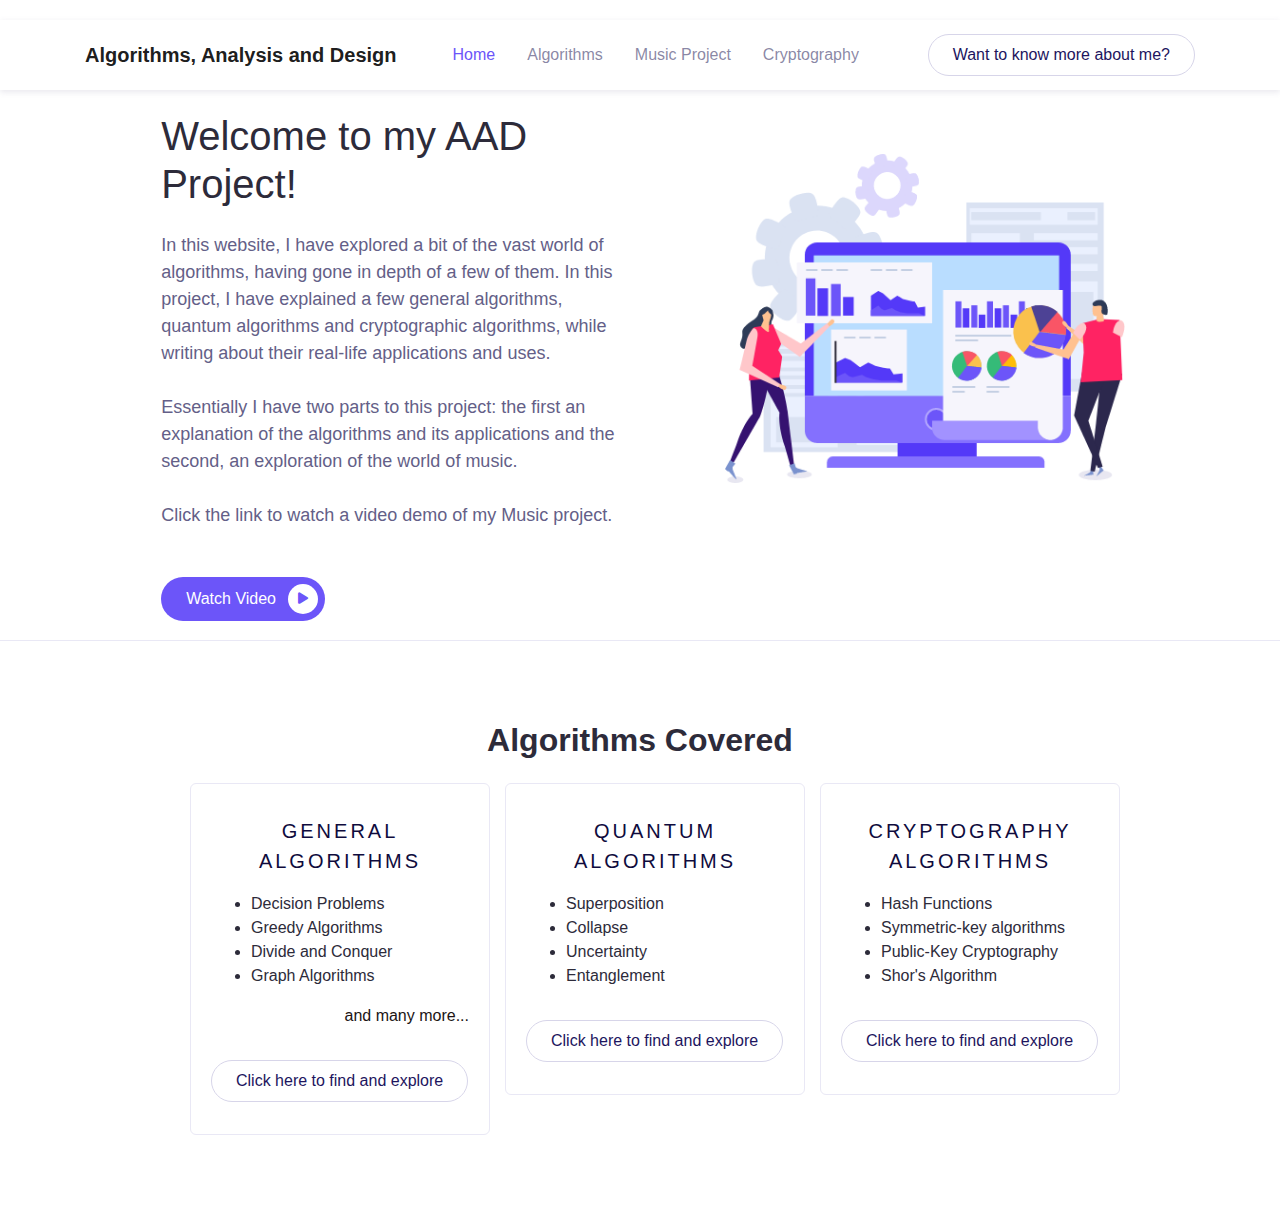
==== index.html @ b4ba5f93 "Restructured" ====
<!DOCTYPE html>
<html lang="en">
<head>
  <meta charset="UTF-8">
  <meta name="viewport" content="width=device-width, initial-scale=1.0">

  <meta http-equiv="X-UA-Compatible" content="IE=edge">

  <title>Algorithms, Analysis and Design</title>

  <link rel="stylesheet" href="assets/vendor/animate/animate.css">

  <link rel="stylesheet" href="assets/css/bootstrap.css">

  <link rel="stylesheet" href="assets/css/maicons.css">

  <link rel="stylesheet" href="assets/vendor/owl-carousel/css/owl.carousel.css">

  <link rel="stylesheet" href="assets/css/theme.css">

</head>
<body>

  <!-- Back to top button -->
  <div class="back-to-top"></div>

  <header>
    <nav class="navbar navbar-expand-lg navbar-light navbar-float">
      <div class="container">
        <a href="index.html" class="navbar-brand">Algorithms, Analysis and Design</a>

        <button class="navbar-toggler" data-toggle="collapse" data-target="#navbarContent" aria-controls="navbarContent" aria-expanded="false" aria-label="Toggle navigation">
          <span class="navbar-toggler-icon"></span>
        </button>

        <div class="navbar-collapse collapse" id="navbarContent">
          <ul class="navbar-nav ml-lg-4 pt-3 pt-lg-0">
            <li class="nav-item active">
              <a href="index.html" class="nav-link">Home</a>
            </li>
            <li class="nav-item">
              <a href="html/Algorithms.html" class="nav-link">Algorithms</a>
            </li>
            <li class="nav-item">
              <a href="html/Music.html" class="nav-link">Music Project</a>
            </li>
            <li class="nav-item">
              <a href="html/Crypto.html" class="nav-link">Cryptography</a>
            </li>
          </ul>

          <div class="ml-auto">
            <a href="https://srijan-chak012.github.io/Website/" class="btn btn-outline rounded-pill">Want to know more about me?</a>
          </div>
        </div>
      </div>
    </nav>

    <div class="page-banner home-banner">
      <div class="container h-150">
        <div class="row align-items-center h-150">
          <div class="col-lg-6 py-3 wow fadeInUp">
            <br><br><br><br>
            <h1 class="mb-4">Welcome to my AAD Project!</h1>
            <p class="text-lg mb-5">In this website, I have explored a bit of the vast world of algorithms, having gone in depth of a few of them. In this project, I have explained a few general algorithms, quantum algorithms and cryptographic algorithms, while writing about their real-life 
              applications and uses. <br><br>Essentially I have two parts to this project: the first an explanation of the algorithms and its applications and the second, an exploration of the world of music.<br><br>
              Click the link to watch a video demo of my Music project.
            </p>
            <a href="#" class="btn btn-primary btn-split">Watch Video <div class="fab"><span class="mai-play"></span></div></a>
          </div>
          <div class="col-lg-6 py-3 wow zoomIn">
            <div class="img-place">
              <img src="assets/img/bg_image_1.png" alt="">
            </div>
          </div>
        </div>
      </div>
    </div>
  </header>

  <main>
    <br> 
    
  
    <div class="page-section border-top">
      <div class="container">
        <div class="text-center wow fadeInUp">
          <h2 class="title-section">Algorithms Covered</h2>
        </div>
  
        <div class="row justify-content-center">
          <div class="col-12 col-lg-auto py-3 wow fadeInLeft">
            <div class="card-pricing">
              <div class="header">
                <div class="price-title">General Algorithms</div>
              </div>
              <div class="body py-3">
                <div class="price-info">
                  <ul style="list-style-type:disc; justify-items: left;">
                    <li>Decision Problems</li>
                    <li>Greedy Algorithms</li>
                    <li>Divide and Conquer</li>
                    <li>Graph Algorithms</li>
                  </ul>
                  <p style="text-align: right; font-size:medium;">and many more...</p>
                </div>
              </div>
              <div class="footer">
                <a href="Algorithms.html" class="btn btn-outline rounded-pill">Click here to find and explore</a>
              </div>
            </div>
          </div>
          
          <div class="row justify-content-center">
            <div class="col-12 col-lg-auto py-3 wow fadeInLeft">
              <div class="card-pricing">
                <div class="header">
                  <div class="price-title">Quantum Algorithms</div>
                </div>
                <div class="body py-3">
                  <div class="price-info">
                    <ul style="list-style-type:disc; justify-items: left;">
                      <li>Superposition</li>
                      <li>Collapse</li>
                      <li>Uncertainty</li>
                      <li>Entanglement</li>
                    </ul>
                    <!-- <p style="text-align: right; font-size:medium;">and much more...</p> -->
                  </div>
                </div>
                <div class="footer">
                  <a href="Algorithms.html" class="btn btn-outline rounded-pill">Click here to find and explore</a>
                </div>
              </div>
            </div>

            <div class="row justify-content-center">
              <div class="col-12 col-lg-auto py-3 wow fadeInLeft">
                <div class="card-pricing">
                  <div class="header">
                    <div class="price-title">Cryptography Algorithms</div>
                  </div>
                  <div class="body py-3">
                    <div class="price-info">
                      <ul style="list-style-type:disc; justify-items: left;">
                        <li>Hash Functions</li>
                        <li>Symmetric-key algorithms</li>
                        <li>Public-Key Cryptography</li>
                        <li>Shor's Algorithm</li>
                      </ul>
                      <!-- <p style="text-align: right; font-size:medium;">and many more...</p> -->
                    </div>
                  </div>
                  <div class="footer">
                    <a href="Crypto.html" class="btn btn-outline rounded-pill">Click here to find and explore</a>
                  </div>
                </div>
              </div>
        </div>
      </div> <!-- .container -->
    </div> <!-- .page-section -->    
  </main>

  <script src="assets/js/jquery-3.5.1.min.js"></script>

  <script src="assets/js/bootstrap.bundle.min.js"></script>

  <script src="assets/vendor/wow/wow.min.js"></script>

  <script src="assets/vendor/owl-carousel/js/owl.carousel.min.js"></script>

  <script src="assets/vendor/waypoints/jquery.waypoints.min.js"></script>

  <script src="assets/vendor/animateNumber/jquery.animateNumber.min.js"></script>

  <script src="assets/js/google-maps.js"></script>

  <script src="assets/js/theme.js"></script>


</body>
</html>
---- assets/css/maicons.css ----
@font-face {
  font-family: 'maicons';
  src:  url('../fonts/maicons.eot?c9nlkl');
  src:  url('../fonts/maicons.eot?c9nlkl#iefix') format('embedded-opentype'),
    url('../fonts/maicons.ttf?c9nlkl') format('truetype'),
    url('../fonts/maicons.woff?c9nlkl') format('woff'),
    url('../fonts/maicons.svg?c9nlkl#maicons') format('svg');
  font-weight: normal;
  font-style: normal;
  font-display: block;
}

[class^="mai-"], [class*=" mai-"] {
  /* use !important to prevent issues with browser extensions that change fonts */
  font-family: 'maicons' !important;
  speak: none;
  font-style: normal;
  font-weight: normal;
  font-variant: normal;
  text-transform: none;
  line-height: 1;

  /* Better Font Rendering =========== */
  -webkit-font-smoothing: antialiased;
  -moz-osx-font-smoothing: grayscale;
}

.mai-add:before {
  content: "\e900";
}
.mai-add-circle:before {
  content: "\e901";
}
.mai-add-circle-outline:before {
  content: "\e902";
}
.mai-airplane:before {
  content: "\e903";
}
.mai-airplane-outline:before {
  content: "\e904";
}
.mai-alarm:before {
  content: "\e905";
}
.mai-alarm-outline:before {
  content: "\e906";
}
.mai-albums:before {
  content: "\e907";
}
.mai-albums-outline:before {
  content: "\e908";
}
.mai-alert:before {
  content: "\e909";
}
.mai-alert-circle:before {
  content: "\e90a";
}
.mai-alert-circle-outline:before {
  content: "\e90b";
}
.mai-analytics:before {
  content: "\e90c";
}
.mai-analytics-outline:before {
  content: "\e90d";
}
.mai-aperture:before {
  content: "\e90e";
}
.mai-aperture-outline:before {
  content: "\e90f";
}
.mai-apps:before {
  content: "\e910";
}
.mai-apps-outline:before {
  content: "\e911";
}
.mai-archive:before {
  content: "\e912";
}
.mai-archive-outline:before {
  content: "\e913";
}
.mai-arrow-back:before {
  content: "\e914";
}
.mai-arrow-back-circle:before {
  content: "\e915";
}
.mai-arrow-back-circle-outline:before {
  content: "\e916";
}
.mai-arrow-down:before {
  content: "\e917";
}
.mai-arrow-down-circle:before {
  content: "\e918";
}
.mai-arrow-down-circle-outline:before {
  content: "\e919";
}
.mai-arrow-forward:before {
  content: "\e91a";
}
.mai-arrow-forward-circle:before {
  content: "\e91b";
}
.mai-arrow-forward-circle-outline:before {
  content: "\e91c";
}
.mai-arrow-redo:before {
  content: "\e91d";
}
.mai-arrow-redo-circle:before {
  content: "\e91e";
}
.mai-arrow-redo-circle-outline:before {
  content: "\e91f";
}
.mai-arrow-redo-outline:before {
  content: "\e920";
}
.mai-arrow-undo:before {
  content: "\e921";
}
.mai-arrow-undo-circle:before {
  content: "\e922";
}
.mai-arrow-undo-circle-outline:before {
  content: "\e923";
}
.mai-arrow-undo-outline:before {
  content: "\e924";
}
.mai-arrow-up:before {
  content: "\e925";
}
.mai-arrow-up-circle:before {
  content: "\e926";
}
.mai-arrow-up-circle-outline:before {
  content: "\e927";
}
.mai-at:before {
  content: "\e928";
}
.mai-at-circle:before {
  content: "\e929";
}
.mai-at-circle-outline:before {
  content: "\e92a";
}
.mai-attach:before {
  content: "\e92b";
}
.mai-attach-outline:before {
  content: "\e92c";
}
.mai-backspace:before {
  content: "\e92d";
}
.mai-backspace-outline:before {
  content: "\e92e";
}
.mai-bandage:before {
  content: "\e92f";
}
.mai-bandage-outline:before {
  content: "\e930";
}
.mai-bar-chart:before {
  content: "\e932";
}
.mai-bar-chart-outline:before {
  content: "\e933";
}
.mai-barbell:before {
  content: "\e931";
}
.mai-barcode:before {
  content: "\e934";
}
.mai-barcode-outline:before {
  content: "\e935";
}
.mai-baseball:before {
  content: "\e936";
}
.mai-baseball-outline:before {
  content: "\e937";
}
.mai-basket:before {
  content: "\e938";
}
.mai-basket-outline:before {
  content: "\e93b";
}
.mai-basketball:before {
  content: "\e939";
}
.mai-basketball-outline:before {
  content: "\e93a";
}
.mai-battery-charging:before {
  content: "\e93c";
}
.mai-battery-dead:before {
  content: "\e93d";
}
.mai-battery-full:before {
  content: "\e93e";
}
.mai-battery-half:before {
  content: "\e93f";
}
.mai-beaker:before {
  content: "\e940";
}
.mai-beaker-outline:before {
  content: "\e941";
}
.mai-bed:before {
  content: "\e942";
}
.mai-bed-outline:before {
  content: "\e943";
}
.mai-beer:before {
  content: "\e944";
}
.mai-beer-outline:before {
  content: "\e945";
}
.mai-bicycle:before {
  content: "\e946";
}
.mai-bluetooth:before {
  content: "\e947";
}
.mai-boat:before {
  content: "\e948";
}
.mai-boat-outline:before {
  content: "\e949";
}
.mai-body:before {
  content: "\e94a";
}
.mai-body-outline:before {
  content: "\e94b";
}
.mai-bonfire:before {
  content: "\e94c";
}
.mai-bonfire-outline:before {
  content: "\e94d";
}
.mai-book:before {
  content: "\e94e";
}
.mai-book-outline:before {
  content: "\e953";
}
.mai-bookmark:before {
  content: "\e94f";
}
.mai-bookmark-outline:before {
  content: "\e950";
}
.mai-bookmarks:before {
  content: "\e951";
}
.mai-bookmarks-outline:before {
  content: "\e952";
}
.mai-briefcase:before {
  content: "\e954";
}
.mai-briefcase-outline:before {
  content: "\e955";
}
.mai-browsers:before {
  content: "\e956";
}
.mai-browsers-outline:before {
  content: "\e957";
}
.mai-brush:before {
  content: "\e958";
}
.mai-brush-outline:before {
  content: "\e959";
}
.mai-bug:before {
  content: "\e95a";
}
.mai-bug-outline:before {
  content: "\e95b";
}
.mai-build:before {
  content: "\e95c";
}
.mai-build-outline:before {
  content: "\e95d";
}
.mai-bulb:before {
  content: "\e95e";
}
.mai-bulb-outline:before {
  content: "\e95f";
}
.mai-bus:before {
  content: "\e960";
}
.mai-bus-outline:before {
  content: "\e963";
}
.mai-business:before {
  content: "\e961";
}
.mai-business-outline:before {
  content: "\e962";
}
.mai-cafe:before {
  content: "\e964";
}
.mai-cafe-outline:before {
  content: "\e965";
}
.mai-calculator:before {
  content: "\e966";
}
.mai-calculator-outline:before {
  content: "\e967";
}
.mai-calendar:before {
  content: "\e968";
}
.mai-calendar-outline:before {
  content: "\e969";
}
.mai-call:before {
  content: "\e96a";
}
.mai-call-outline:before {
  content: "\e96b";
}
.mai-camera:before {
  content: "\e96c";
}
.mai-camera-outline:before {
  content: "\e96d";
}
.mai-camera-reverse:before {
  content: "\e96e";
}
.mai-camera-reverse-outline:before {
  content: "\e96f";
}
.mai-car:before {
  content: "\e970";
}
.mai-car-outline:before {
  content: "\e97f";
}
.mai-car-sport:before {
  content: "\e980";
}
.mai-car-sport-outline:before {
  content: "\e981";
}
.mai-card:before {
  content: "\e971";
}
.mai-card-outline:before {
  content: "\e972";
}
.mai-caret-back:before {
  content: "\e973";
}
.mai-caret-back-circle:before {
  content: "\e974";
}
.mai-caret-back-circle-outline:before {
  content: "\e975";
}
.mai-caret-down:before {
  content: "\e976";
}
.mai-caret-down-circle:before {
  content: "\e977";
}
.mai-caret-down-circle-outline:before {
  content: "\e978";
}
.mai-caret-forward:before {
  content: "\e979";
}
.mai-caret-forward-circle:before {
  content: "\e97a";
}
.mai-caret-forward-circle-outline:before {
  content: "\e97b";
}
.mai-caret-up:before {
  content: "\e97c";
}
.mai-caret-up-circle:before {
  content: "\e97d";
}
.mai-caret-up-circle-outline:before {
  content: "\e97e";
}
.mai-cart:before {
  content: "\e982";
}
.mai-cart-outline:before {
  content: "\e983";
}
.mai-cash:before {
  content: "\e984";
}
.mai-cash-outline:before {
  content: "\e985";
}
.mai-chatbox:before {
  content: "\e986";
}
.mai-chatbox-ellipses:before {
  content: "\e987";
}
.mai-chatbox-ellipses-outline:before {
  content: "\e988";
}
.mai-chatbox-outline:before {
  content: "\e989";
}
.mai-chatbubble:before {
  content: "\e98a";
}
.mai-chatbubble-ellipses:before {
  content: "\e98b";
}
.mai-chatbubble-ellipses-outline:before {
  content: "\e98c";
}
.mai-chatbubble-outline:before {
  content: "\e98d";
}
.mai-chatbubbles:before {
  content: "\e98e";
}
.mai-chatbubbles-outline:before {
  content: "\e98f";
}
.mai-checkbox:before {
  content: "\e990";
}
.mai-checkbox-outline:before {
  content: "\e991";
}
.mai-checkmark:before {
  content: "\e992";
}
.mai-checkmark-circle:before {
  content: "\e993";
}
.mai-checkmark-circle-outline:before {
  content: "\e994";
}
.mai-checkmark-done:before {
  content: "\e995";
}
.mai-checkmark-done-circle:before {
  content: "\e996";
}
.mai-checkmark-done-circle-outline:before {
  content: "\e997";
}
.mai-chevron-back:before {
  content: "\e998";
}
.mai-chevron-back-circle:before {
  content: "\e999";
}
.mai-chevron-back-circle-outline:before {
  content: "\e99a";
}
.mai-chevron-down:before {
  content: "\e99b";
}
.mai-chevron-down-circle:before {
  content: "\e99c";
}
.mai-chevron-down-circle-outline:before {
  content: "\e99d";
}
.mai-chevron-forward:before {
  content: "\e99e";
}
.mai-chevron-forward-circle:before {
  content: "\e99f";
}
.mai-chevron-forward-circle-outline:before {
  content: "\e9a0";
}
.mai-chevron-up:before {
  content: "\e9a1";
}
.mai-chevron-up-circle:before {
  content: "\e9a2";
}
.mai-chevron-up-circle-outline:before {
  content: "\e9a3";
}
.mai-clipboard:before {
  content: "\e9a4";
}
.mai-clipboard-outline:before {
  content: "\e9a5";
}
.mai-close:before {
  content: "\e9a6";
}
.mai-close-circle:before {
  content: "\e9a7";
}
.mai-close-circle-outline:before {
  content: "\e9a8";
}
.mai-cloud:before {
  content: "\e9a9";
}
.mai-cloud-circle:before {
  content: "\e9aa";
}
.mai-cloud-circle-outline:before {
  content: "\e9ab";
}
.mai-cloud-done:before {
  content: "\e9ac";
}
.mai-cloud-done-outline:before {
  content: "\e9ad";
}
.mai-cloud-download:before {
  content: "\e9ae";
}
.mai-cloud-download-outline:before {
  content: "\e9af";
}
.mai-cloud-offline:before {
  content: "\e9b0";
}
.mai-cloud-offline-outline:before {
  content: "\e9b1";
}
.mai-cloud-outline:before {
  content: "\e9b2";
}
.mai-cloud-upload:before {
  content: "\e9b3";
}
.mai-cloud-upload-outline:before {
  content: "\e9b4";
}
.mai-cloudy:before {
  content: "\e9b5";
}
.mai-cloudy-night:before {
  content: "\e9b6";
}
.mai-cloudy-night-outline:before {
  content: "\e9b7";
}
.mai-cloudy-outline:before {
  content: "\e9b8";
}
.mai-code:before {
  content: "\e9b9";
}
.mai-code-download:before {
  content: "\e9ba";
}
.mai-code-slash:before {
  content: "\e9bb";
}
.mai-code-working:before {
  content: "\e9bc";
}
.mai-cog:before {
  content: "\e9bd";
}
.mai-color-fill:before {
  content: "\e9be";
}
.mai-color-fill-outline:before {
  content: "\e9bf";
}
.mai-color-filter:before {
  content: "\e9c0";
}
.mai-color-filter-outline:before {
  content: "\e9c1";
}
.mai-color-palette:before {
  content: "\e9c2";
}
.mai-color-palette-outline:before {
  content: "\e9c3";
}
.mai-color-wand:before {
  content: "\e9c4";
}
.mai-color-wand-outline:before {
  content: "\e9c5";
}
.mai-compass:before {
  content: "\e9c6";
}
.mai-compass-outline:before {
  content: "\e9c7";
}
.mai-construct:before {
  content: "\e9c8";
}
.mai-construct-outline:before {
  content: "\e9c9";
}
.mai-contract:before {
  content: "\e9ca";
}
.mai-contrast:before {
  content: "\e9cb";
}
.mai-copy:before {
  content: "\e9cc";
}
.mai-copy-outline:before {
  content: "\e9cd";
}
.mai-create:before {
  content: "\e9ce";
}
.mai-create-outline:before {
  content: "\e9cf";
}
.mai-crop:before {
  content: "\e9d0";
}
.mai-cube:before {
  content: "\e9d1";
}
.mai-cube-outline:before {
  content: "\e9d2";
}
.mai-cut:before {
  content: "\e9d3";
}
.mai-desktop:before {
  content: "\e9d4";
}
.mai-desktop-outline:before {
  content: "\e9d5";
}
.mai-disc:before {
  content: "\e9d6";
}
.mai-disc-outline:before {
  content: "\e9d7";
}
.mai-document:before {
  content: "\e9d8";
}
.mai-document-outline:before {
  content: "\e9d9";
}
.mai-document-text:before {
  content: "\e9dc";
}
.mai-document-text-outline:before {
  content: "\e9dd";
}
.mai-documents:before {
  content: "\e9da";
}
.mai-documents-outline:before {
  content: "\e9db";
}
.mai-download:before {
  content: "\e9de";
}
.mai-download-outline:before {
  content: "\e9df";
}
.mai-duplicate:before {
  content: "\e9e0";
}
.mai-duplicate-outline:before {
  content: "\e9e1";
}
.mai-ear:before {
  content: "\e9e2";
}
.mai-ear-outline:before {
  content: "\e9e3";
}
.mai-earth:before {
  content: "\e9e4";
}
.mai-earth-outline:before {
  content: "\e9e5";
}
.mai-easel:before {
  content: "\e9e6";
}
.mai-easel-outline:before {
  content: "\e9e7";
}
.mai-egg:before {
  content: "\e9e8";
}
.mai-egg-outline:before {
  content: "\e9e9";
}
.mai-ellipse:before {
  content: "\e9ea";
}
.mai-ellipse-outline:before {
  content: "\e9eb";
}
.mai-ellipsis-horizontal:before {
  content: "\e9ec";
}
.mai-ellipsis-horizontal-circle:before {
  content: "\e9ed";
}
.mai-ellipsis-vertical:before {
  content: "\e9ee";
}
.mai-ellipsis-vertical-circle:before {
  content: "\e9ef";
}
.mai-enter:before {
  content: "\e9f0";
}
.mai-enter-outline:before {
  content: "\e9f1";
}
.mai-exit:before {
  content: "\e9f2";
}
.mai-exit-outline:before {
  content: "\e9f3";
}
.mai-expand:before {
  content: "\e9f4";
}
.mai-eye:before {
  content: "\e9f5";
}
.mai-eye-off:before {
  content: "\e9f8";
}
.mai-eye-off-outline:before {
  content: "\e9f9";
}
.mai-eye-outline:before {
  content: "\e9fa";
}
.mai-eyedrop:before {
  content: "\e9f6";
}
.mai-eyedrop-outline:before {
  content: "\e9f7";
}
.mai-fast-food:before {
  content: "\e9fb";
}
.mai-fast-food-outline:before {
  content: "\e9fc";
}
.mai-female:before {
  content: "\e9fd";
}
.mai-file-tray:before {
  content: "\e9fe";
}
.mai-file-tray-full:before {
  content: "\e9ff";
}
.mai-file-tray-full-outline:before {
  content: "\ea00";
}
.mai-file-tray-outline:before {
  content: "\ea01";
}
.mai-film:before {
  content: "\ea02";
}
.mai-film-outline:before {
  content: "\ea03";
}
.mai-filter:before {
  content: "\ea04";
}
.mai-finger-print:before {
  content: "\ea05";
}
.mai-fitness:before {
  content: "\ea06";
}
.mai-fitness-outline:before {
  content: "\ea07";
}
.mai-flag:before {
  content: "\ea08";
}
.mai-flag-outline:before {
  content: "\ea09";
}
.mai-flame:before {
  content: "\ea0a";
}
.mai-flame-outline:before {
  content: "\ea0b";
}
.mai-flash:before {
  content: "\ea0c";
}
.mai-flash-off:before {
  content: "\ea0f";
}
.mai-flash-off-outline:before {
  content: "\ea10";
}
.mai-flash-outline:before {
  content: "\ea11";
}
.mai-flashlight:before {
  content: "\ea0d";
}
.mai-flashlight-outline:before {
  content: "\ea0e";
}
.mai-flask:before {
  content: "\ea12";
}
.mai-flask-outline:before {
  content: "\ea13";
}
.mai-flower:before {
  content: "\ea14";
}
.mai-flower-outline:before {
  content: "\ea15";
}
.mai-folder:before {
  content: "\ea16";
}
.mai-folder-open:before {
  content: "\ea17";
}
.mai-folder-open-outline:before {
  content: "\ea18";
}
.mai-folder-outline:before {
  content: "\ea19";
}
.mai-football:before {
  content: "\ea1a";
}
.mai-football-outline:before {
  content: "\ea1b";
}
.mai-funnel:before {
  content: "\ea1c";
}
.mai-funnel-outline:before {
  content: "\ea1d";
}
.mai-game-controller:before {
  content: "\ea1e";
}
.mai-game-controller-outline:before {
  content: "\ea1f";
}
.mai-gift:before {
  content: "\ea20";
}
.mai-gift-outline:before {
  content: "\ea21";
}
.mai-git-branch:before {
  content: "\ea22";
}
.mai-git-commit:before {
  content: "\ea23";
}
.mai-git-compare:before {
  content: "\ea24";
}
.mai-git-merge:before {
  content: "\ea25";
}
.mai-git-network:before {
  content: "\ea26";
}
.mai-git-pull-request:before {
  content: "\ea27";
}
.mai-glasses:before {
  content: "\ea28";
}
.mai-glasses-outline:before {
  content: "\ea29";
}
.mai-globe:before {
  content: "\ea2a";
}
.mai-globe-outline:before {
  content: "\ea2b";
}
.mai-golf:before {
  content: "\ea2c";
}
.mai-golf-outline:before {
  content: "\ea2d";
}
.mai-grid:before {
  content: "\ea2e";
}
.mai-grid-outline:before {
  content: "\ea2f";
}
.mai-hammer:before {
  content: "\ea30";
}
.mai-hammer-outline:before {
  content: "\ea31";
}
.mai-hand-left:before {
  content: "\ea32";
}
.mai-hand-left-outline:before {
  content: "\ea33";
}
.mai-hand-right:before {
  content: "\ea34";
}
.mai-hand-right-outline:before {
  content: "\ea35";
}
.mai-happy:before {
  content: "\ea36";
}
.mai-happy-outline:before {
  content: "\ea37";
}
.mai-hardware-chip:before {
  content: "\ea38";
}
.mai-hardware-chip-outline:before {
  content: "\ea39";
}
.mai-headset:before {
  content: "\ea3a";
}
.mai-headset-outline:before {
  content: "\ea3b";
}
.mai-heart:before {
  content: "\ea3c";
}
.mai-heart-circle:before {
  content: "\ea3d";
}
.mai-heart-circle-outline:before {
  content: "\ea3e";
}
.mai-heart-dislike:before {
  content: "\ea3f";
}
.mai-heart-dislike-circle:before {
  content: "\ea40";
}
.mai-heart-dislike-circle-outline:before {
  content: "\ea41";
}
.mai-heart-dislike-outline:before {
  content: "\ea42";
}
.mai-heart-half:before {
  content: "\ea43";
}
.mai-heart-half-outline:before {
  content: "\ea44";
}
.mai-heart-outline:before {
  content: "\ea45";
}
.mai-help:before {
  content: "\ea46";
}
.mai-help-buoy:before {
  content: "\ea47";
}
.mai-help-buoy-outline:before {
  content: "\ea48";
}
.mai-help-circle:before {
  content: "\ea49";
}
.mai-help-circle-outline:before {
  content: "\ea4a";
}
.mai-home:before {
  content: "\ea4b";
}
.mai-home-outline:before {
  content: "\ea4c";
}
.mai-hourglass:before {
  content: "\ea4d";
}
.mai-hourglass-outline:before {
  content: "\ea4e";
}
.mai-ice-cream:before {
  content: "\ea4f";
}
.mai-ice-cream-outline:before {
  content: "\ea50";
}
.mai-image:before {
  content: "\ea51";
}
.mai-image-outline:before {
  content: "\ea52";
}
.mai-images:before {
  content: "\ea53";
}
.mai-images-outline:before {
  content: "\ea54";
}
.mai-infinite:before {
  content: "\ea55";
}
.mai-information:before {
  content: "\ea56";
}
.mai-information-circle:before {
  content: "\ea57";
}
.mai-information-circle-outline:before {
  content: "\ea58";
}
.mai-journal:before {
  content: "\ea59";
}
.mai-journal-outline:before {
  content: "\ea5a";
}
.mai-key:before {
  content: "\ea5b";
}
.mai-key-outline:before {
  content: "\ea5c";
}
.mai-keypad:before {
  content: "\ea5d";
}
.mai-keypad-outline:before {
  content: "\ea5e";
}
.mai-language:before {
  content: "\ea5f";
}
.mai-laptop:before {
  content: "\ea60";
}
.mai-laptop-outline:before {
  content: "\ea61";
}
.mai-layers:before {
  content: "\ea62";
}
.mai-layers-outline:before {
  content: "\ea63";
}
.mai-leaf:before {
  content: "\ea64";
}
.mai-leaf-outline:before {
  content: "\ea65";
}
.mai-library:before {
  content: "\ea66";
}
.mai-library-outline:before {
  content: "\ea67";
}
.mai-link:before {
  content: "\ea68";
}
.mai-list:before {
  content: "\ea69";
}
.mai-list-circle:before {
  content: "\ea6a";
}
.mai-list-circle-outline:before {
  content: "\ea6b";
}
.mai-locate:before {
  content: "\ea6c";
}
.mai-location:before {
  content: "\ea6d";
}
.mai-location-outline:before {
  content: "\ea6e";
}
.mai-lock-closed:before {
  content: "\ea6f";
}
.mai-lock-closed-outline:before {
  content: "\ea70";
}
.mai-lock-open:before {
  content: "\ea71";
}
.mai-lock-open-outline:before {
  content: "\ea72";
}
.mai-log-in:before {
  content: "\ea73";
}
.mai-log-in-outline:before {
  content: "\ea74";
}
.mai-log-out:before {
  content: "\ea75";
}
.mai-log-out-outline:before {
  content: "\ea76";
}
.mai-logo-500px:before {
  content: "\ea8e";
}
.mai-logo-accessible-icon:before {
  content: "\eaef";
}
.mai-logo-accusoft:before {
  content: "\eba2";
}
.mai-logo-algolia:before {
  content: "\eba3";
}
.mai-logo-alipay:before {
  content: "\eba4";
}
.mai-logo-amazon:before {
  content: "\eba5";
}
.mai-logo-amplify:before {
  content: "\eba6";
}
.mai-logo-android:before {
  content: "\eba7";
}
.mai-logo-angular:before {
  content: "\eba8";
}
.mai-logo-apple:before {
  content: "\eba9";
}
.mai-logo-apple-appstore:before {
  content: "\ebaa";
}
.mai-logo-aws:before {
  content: "\ebab";
}
.mai-logo-behance:before {
  content: "\ebac";
}
.mai-logo-bitbucket:before {
  content: "\ebad";
}
.mai-logo-bitcoin:before {
  content: "\ebae";
}
.mai-logo-blackberry:before {
  content: "\ebaf";
}
.mai-logo-blogger:before {
  content: "\ebb0";
}
.mai-logo-buffer:before {
  content: "\ebb1";
}
.mai-logo-buysellads:before {
  content: "\ebb2";
}
.mai-logo-capacitor:before {
  content: "\ebb3";
}
.mai-logo-cc-amazon-pay:before {
  content: "\ebb4";
}
.mai-logo-cc-amex:before {
  content: "\ebb5";
}
.mai-logo-cc-apple-pay:before {
  content: "\ebb6";
}
.mai-logo-cc-diners-club:before {
  content: "\ebb7";
}
.mai-logo-cc-discover:before {
  content: "\ebb8";
}
.mai-logo-cc-jcb:before {
  content: "\ebb9";
}
.mai-logo-cc-mastercard:before {
  content: "\ebba";
}
.mai-logo-cc-paypal:before {
  content: "\ebbb";
}
.mai-logo-cc-stripe:before {
  content: "\ebbc";
}
.mai-logo-cc-visa:before {
  content: "\ebbd";
}
.mai-logo-chrome:before {
  content: "\ebbe";
}
.mai-logo-closed-captioning:before {
  content: "\ebbf";
}
.mai-logo-codepen:before {
  content: "\ebc0";
}
.mai-logo-cpanel:before {
  content: "\ebc1";
}
.mai-logo-creative-commons:before {
  content: "\ebc2";
}
.mai-logo-css3:before {
  content: "\ebc3";
}
.mai-logo-cuttlefish:before {
  content: "\ebc4";
}
.mai-logo-d-and-d:before {
  content: "\ebc5";
}
.mai-logo-dashcube:before {
  content: "\ebc6";
}
.mai-logo-designernews:before {
  content: "\ebc7";
}
.mai-logo-deviantart:before {
  content: "\ebc8";
}
.mai-logo-digg:before {
  content: "\ebc9";
}
.mai-logo-digital-ocean:before {
  content: "\ebca";
}
.mai-logo-discord:before {
  content: "\ebcb";
}
.mai-logo-discourse:before {
  content: "\ebcc";
}
.mai-logo-dochub:before {
  content: "\ebcd";
}
.mai-logo-docker:before {
  content: "\ebce";
}
.mai-logo-dribbble:before {
  content: "\ebcf";
}
.mai-logo-dropbox:before {
  content: "\ebd0";
}
.mai-logo-drupal:before {
  content: "\ebd1";
}
.mai-logo-dyalog:before {
  content: "\ebd2";
}
.mai-logo-earlybirds:before {
  content: "\ebd3";
}
.mai-logo-ebay:before {
  content: "\ebd4";
}
.mai-logo-edge:before {
  content: "\ebd5";
}
.mai-logo-electron:before {
  content: "\ebd6";
}
.mai-logo-elementor:before {
  content: "\ebd7";
}
.mai-logo-ello:before {
  content: "\ebd8";
}
.mai-logo-ember:before {
  content: "\ebd9";
}
.mai-logo-empire:before {
  content: "\ebda";
}
.mai-logo-envira:before {
  content: "\ebdb";
}
.mai-logo-erlang:before {
  content: "\ebdc";
}
.mai-logo-etsy:before {
  content: "\ebdd";
}
.mai-logo-euro:before {
  content: "\ebde";
}
.mai-logo-expeditedssl:before {
  content: "\ebdf";
}
.mai-logo-facebook:before {
  content: "\ebe0";
}
.mai-logo-facebook-f:before {
  content: "\ebe1";
}
.mai-logo-facebook-messenger:before {
  content: "\ebe2";
}
.mai-logo-firebase:before {
  content: "\ebe3";
}
.mai-logo-firefox:before {
  content: "\ebe4";
}
.mai-logo-flickr:before {
  content: "\ebe5";
}
.mai-logo-flipboard:before {
  content: "\ebe6";
}
.mai-logo-fly:before {
  content: "\ebe7";
}
.mai-logo-foursquare:before {
  content: "\ebe8";
}
.mai-logo-freebsd:before {
  content: "\ebe9";
}
.mai-logo-gg:before {
  content: "\ebea";
}
.mai-logo-git:before {
  content: "\ebeb";
}
.mai-logo-github:before {
  content: "\ebec";
}
.mai-logo-github-alt:before {
  content: "\ebed";
}
.mai-logo-gitlab:before {
  content: "\ebee";
}
.mai-logo-gitter:before {
  content: "\ebef";
}
.mai-logo-glide:before {
  content: "\ebf0";
}
.mai-logo-glide-g:before {
  content: "\ebf1";
}
.mai-logo-google:before {
  content: "\ebf2";
}
.mai-logo-google-drive:before {
  content: "\ebf3";
}
.mai-logo-google-play:before {
  content: "\ebf4";
}
.mai-logo-google-playstore:before {
  content: "\ebf5";
}
.mai-logo-google-plus:before {
  content: "\ebf6";
}
.mai-logo-google-plus-g:before {
  content: "\ebf7";
}
.mai-logo-google-wallet:before {
  content: "\ebf8";
}
.mai-logo-grunt:before {
  content: "\ebf9";
}
.mai-logo-gulp:before {
  content: "\ebfa";
}
.mai-logo-hackernews:before {
  content: "\ebfb";
}
.mai-logo-hotjar:before {
  content: "\ebfc";
}
.mai-logo-html5:before {
  content: "\ebfd";
}
.mai-logo-hubspot:before {
  content: "\ebfe";
}
.mai-logo-imdb:before {
  content: "\ebff";
}
.mai-logo-instagram:before {
  content: "\ec00";
}
.mai-logo-internet-explorer:before {
  content: "\ec01";
}
.mai-logo-ionic:before {
  content: "\ec02";
}
.mai-logo-ionitron:before {
  content: "\ec03";
}
.mai-logo-itunes:before {
  content: "\ec04";
}
.mai-logo-java:before {
  content: "\ec05";
}
.mai-logo-javascript:before {
  content: "\ec06";
}
.mai-logo-joomla:before {
  content: "\ec07";
}
.mai-logo-jsfiddle:before {
  content: "\ec08";
}
.mai-logo-keycdn:before {
  content: "\ec09";
}
.mai-logo-laravel:before {
  content: "\ec0a";
}
.mai-logo-lastfm:before {
  content: "\ec0b";
}
.mai-logo-leanpub:before {
  content: "\ec0c";
}
.mai-logo-less:before {
  content: "\ec0d";
}
.mai-logo-line:before {
  content: "\ec0e";
}
.mai-logo-linkedin:before {
  content: "\ec0f";
}
.mai-logo-linux:before {
  content: "\ec10";
}
.mai-logo-magento:before {
  content: "\ec11";
}
.mai-logo-mailchimp:before {
  content: "\ec12";
}
.mai-logo-markdown:before {
  content: "\ec13";
}
.mai-logo-maxcdn:before {
  content: "\ec14";
}
.mai-logo-medium:before {
  content: "\ec15";
}
.mai-logo-medium-m:before {
  content: "\ec16";
}
.mai-logo-meetup:before {
  content: "\ec17";
}
.mai-logo-microsoft:before {
  content: "\ec18";
}
.mai-logo-mix:before {
  content: "\ec19";
}
.mai-logo-mixcloud:before {
  content: "\ec1a";
}
.mai-logo-nodejs:before {
  content: "\ec1b";
}
.mai-logo-npm:before {
  content: "\ec1c";
}
.mai-logo-octocat:before {
  content: "\ec1d";
}
.mai-logo-opencart:before {
  content: "\ec1e";
}
.mai-logo-openid:before {
  content: "\ec1f";
}
.mai-logo-opera:before {
  content: "\ec20";
}
.mai-logo-patreon:before {
  content: "\ec21";
}
.mai-logo-paypal:before {
  content: "\ec22";
}
.mai-logo-php:before {
  content: "\ec23";
}
.mai-logo-pinterest:before {
  content: "\ec24";
}
.mai-logo-pinterest-p:before {
  content: "\ec25";
}
.mai-logo-playstation:before {
  content: "\ec26";
}
.mai-logo-product-hunt:before {
  content: "\ec27";
}
.mai-logo-pwa:before {
  content: "\ec28";
}
.mai-logo-python:before {
  content: "\ec29";
}
.mai-logo-qq:before {
  content: "\ec2a";
}
.mai-logo-quora:before {
  content: "\ec2b";
}
.mai-logo-react:before {
  content: "\ec2c";
}
.mai-logo-readme:before {
  content: "\ec2d";
}
.mai-logo-reddit:before {
  content: "\ec2e";
}
.mai-logo-researchgate:before {
  content: "\ec2f";
}
.mai-logo-rocketchat:before {
  content: "\ec30";
}
.mai-logo-rss:before {
  content: "\ec31";
}
.mai-logo-safari:before {
  content: "\ec32";
}
.mai-logo-sass:before {
  content: "\ec33";
}
.mai-logo-scribd:before {
  content: "\ec34";
}
.mai-logo-searchengin:before {
  content: "\ec35";
}
.mai-logo-sellcast:before {
  content: "\ec36";
}
.mai-logo-sellsy:before {
  content: "\ec37";
}
.mai-logo-skype:before {
  content: "\ec38";
}
.mai-logo-slack:before {
  content: "\ec39";
}
.mai-logo-slideshare:before {
  content: "\ec3a";
}
.mai-logo-snapchat:before {
  content: "\ec3b";
}
.mai-logo-soundcloud:before {
  content: "\ec3c";
}
.mai-logo-spotify:before {
  content: "\ec3d";
}
.mai-logo-squarespace:before {
  content: "\ec3e";
}
.mai-logo-stack-exchange:before {
  content: "\ec3f";
}
.mai-logo-stackoverflow:before {
  content: "\ec40";
}
.mai-logo-staylinked:before {
  content: "\ec41";
}
.mai-logo-steam:before {
  content: "\ec42";
}
.mai-logo-stencil:before {
  content: "\ec43";
}
.mai-logo-stripe:before {
  content: "\ec44";
}
.mai-logo-stripe-s:before {
  content: "\ec45";
}
.mai-logo-teamspeak:before {
  content: "\ec46";
}
.mai-logo-telegram:before {
  content: "\ec47";
}
.mai-logo-trello:before {
  content: "\ec48";
}
.mai-logo-tripadvisor:before {
  content: "\ec49";
}
.mai-logo-tumblr:before {
  content: "\ec4a";
}
.mai-logo-tux:before {
  content: "\ec4b";
}
.mai-logo-twitch:before {
  content: "\ec4c";
}
.mai-logo-twitter:before {
  content: "\ec4d";
}
.mai-logo-uber:before {
  content: "\ec4e";
}
.mai-logo-uikit:before {
  content: "\ec4f";
}
.mai-logo-usd:before {
  content: "\ec50";
}
.mai-logo-viacoin:before {
  content: "\ec51";
}
.mai-logo-viadeo:before {
  content: "\ec52";
}
.mai-logo-viber:before {
  content: "\ec53";
}
.mai-logo-vimeo:before {
  content: "\ec54";
}
.mai-logo-vk:before {
  content: "\ec55";
}
.mai-logo-vue:before {
  content: "\ec56";
}
.mai-logo-web-component:before {
  content: "\ec57";
}
.mai-logo-weebly:before {
  content: "\ec58";
}
.mai-logo-weibo:before {
  content: "\ec59";
}
.mai-logo-whatsapp:before {
  content: "\ec5a";
}
.mai-logo-whmcs:before {
  content: "\ec5b";
}
.mai-logo-wikipedia-w:before {
  content: "\ec5c";
}
.mai-logo-windows:before {
  content: "\ec5d";
}
.mai-logo-wix:before {
  content: "\ec5e";
}
.mai-logo-wordpress:before {
  content: "\ec5f";
}
.mai-logo-xbox:before {
  content: "\ec60";
}
.mai-logo-xing:before {
  content: "\ec61";
}
.mai-logo-yahoo:before {
  content: "\ec62";
}
.mai-logo-yen:before {
  content: "\ec63";
}
.mai-logo-youtube:before {
  content: "\ec64";
}
.mai-magnet:before {
  content: "\ea77";
}
.mai-magnet-outline:before {
  content: "\ea78";
}
.mai-mail:before {
  content: "\ea79";
}
.mai-mail-open:before {
  content: "\ea7a";
}
.mai-mail-open-outline:before {
  content: "\ea7b";
}
.mai-mail-outline:before {
  content: "\ea7c";
}
.mai-mail-unread:before {
  content: "\ea7d";
}
.mai-mail-unread-outline:before {
  content: "\ea7e";
}
.mai-male:before {
  content: "\ea7f";
}
.mai-male-female:before {
  content: "\ea80";
}
.mai-man:before {
  content: "\ea81";
}
.mai-man-outline:before {
  content: "\ea82";
}
.mai-map:before {
  content: "\ea83";
}
.mai-map-outline:before {
  content: "\ea84";
}
.mai-medal:before {
  content: "\ea85";
}
.mai-medal-outline:before {
  content: "\ea86";
}
.mai-medical:before {
  content: "\ea87";
}
.mai-medical-outline:before {
  content: "\ea88";
}
.mai-medkit:before {
  content: "\ea89";
}
.mai-medkit-outline:before {
  content: "\ea8a";
}
.mai-megaphone:before {
  content: "\ea8b";
}
.mai-megaphone-outline:before {
  content: "\ea8c";
}
.mai-menu:before {
  content: "\ea8d";
}
.mai-mic:before {
  content: "\ea8f";
}
.mai-mic-circle:before {
  content: "\ea90";
}
.mai-mic-circle-outline:before {
  content: "\ea91";
}
.mai-mic-off:before {
  content: "\ea92";
}
.mai-mic-off-circle:before {
  content: "\ea93";
}
.mai-mic-off-circle-outline:before {
  content: "\ea94";
}
.mai-mic-off-outline:before {
  content: "\ea95";
}
.mai-mic-outline:before {
  content: "\ea96";
}
.mai-moon:before {
  content: "\ea97";
}
.mai-moon-outline:before {
  content: "\ea98";
}
.mai-move:before {
  content: "\ea99";
}
.mai-musical-note:before {
  content: "\ea9a";
}
.mai-musical-note-outline:before {
  content: "\ea9b";
}
.mai-musical-notes:before {
  content: "\ea9c";
}
.mai-musical-notes-outline:before {
  content: "\ea9d";
}
.mai-navigate:before {
  content: "\ea9e";
}
.mai-navigate-circle:before {
  content: "\ea9f";
}
.mai-navigate-circle-outline:before {
  content: "\eaa0";
}
.mai-navigate-outline:before {
  content: "\eaa1";
}
.mai-newspaper:before {
  content: "\eaa2";
}
.mai-newspaper-outline:before {
  content: "\eaa3";
}
.mai-notifications:before {
  content: "\eaa4";
}
.mai-notifications-circle:before {
  content: "\eaa5";
}
.mai-notifications-circle-outline:before {
  content: "\eaa6";
}
.mai-notifications-off:before {
  content: "\eaa7";
}
.mai-notifications-off-circle:before {
  content: "\eaa8";
}
.mai-notifications-off-circle-outline:before {
  content: "\eaa9";
}
.mai-notifications-off-outline:before {
  content: "\eaaa";
}
.mai-notifications-outline:before {
  content: "\eaab";
}
.mai-nuclear:before {
  content: "\eaac";
}
.mai-nuclear-outline:before {
  content: "\eaad";
}
.mai-nutrition:before {
  content: "\eaae";
}
.mai-nutrition-outline:before {
  content: "\eaaf";
}
.mai-open:before {
  content: "\eab0";
}
.mai-open-outline:before {
  content: "\eab1";
}
.mai-options:before {
  content: "\eab2";
}
.mai-options-outline:before {
  content: "\eab3";
}
.mai-paper-plane:before {
  content: "\eab4";
}
.mai-paper-plane-outline:before {
  content: "\eab5";
}
.mai-partly-sunny:before {
  content: "\eab6";
}
.mai-partly-sunny-outline:before {
  content: "\eab7";
}
.mai-pause:before {
  content: "\eab8";
}
.mai-pause-circle:before {
  content: "\eab9";
}
.mai-pause-circle-outline:before {
  content: "\eaba";
}
.mai-paw:before {
  content: "\eabb";
}
.mai-paw-outline:before {
  content: "\eabc";
}
.mai-pencil:before {
  content: "\eabd";
}
.mai-people:before {
  content: "\eabe";
}
.mai-people-circle:before {
  content: "\eabf";
}
.mai-people-circle-outline:before {
  content: "\eac0";
}
.mai-people-outline:before {
  content: "\eac1";
}
.mai-person:before {
  content: "\eac2";
}
.mai-person-add:before {
  content: "\eac3";
}
.mai-person-add-outline:before {
  content: "\eac4";
}
.mai-person-circle:before {
  content: "\eac5";
}
.mai-person-circle-outline:before {
  content: "\eac6";
}
.mai-person-outline:before {
  content: "\eac7";
}
.mai-person-remove:before {
  content: "\eac8";
}
.mai-person-remove-outline:before {
  content: "\eac9";
}
.mai-phone-landscape:before {
  content: "\eaca";
}
.mai-phone-landscape-outline:before {
  content: "\eacb";
}
.mai-phone-portrait:before {
  content: "\eacc";
}
.mai-phone-portrait-outline:before {
  content: "\eacd";
}
.mai-pie-chart:before {
  content: "\eace";
}
.mai-pie-chart-outline:before {
  content: "\eacf";
}
.mai-pin:before {
  content: "\ead0";
}
.mai-pin-outline:before {
  content: "\ead1";
}
.mai-pint:before {
  content: "\ead2";
}
.mai-pint-outline:before {
  content: "\ead3";
}
.mai-pizza:before {
  content: "\ead4";
}
.mai-pizza-outline:before {
  content: "\ead5";
}
.mai-planet:before {
  content: "\ead6";
}
.mai-planet-outline:before {
  content: "\ead7";
}
.mai-play:before {
  content: "\ead8";
}
.mai-play-back:before {
  content: "\ead9";
}
.mai-play-back-circle:before {
  content: "\eada";
}
.mai-play-back-circle-outline:before {
  content: "\eadb";
}
.mai-play-back-outline:before {
  content: "\eadc";
}
.mai-play-circle:before {
  content: "\eadd";
}
.mai-play-circle-outline:before {
  content: "\eade";
}
.mai-play-forward:before {
  content: "\eadf";
}
.mai-play-forward-circle:before {
  content: "\eae0";
}
.mai-play-forward-circle-outline:before {
  content: "\eae1";
}
.mai-play-forward-outline:before {
  content: "\eae2";
}
.mai-play-outline:before {
  content: "\eae3";
}
.mai-play-skip-back:before {
  content: "\eae4";
}
.mai-play-skip-back-circle:before {
  content: "\eae5";
}
.mai-play-skip-back-circle-outline:before {
  content: "\eae6";
}
.mai-play-skip-back-outline:before {
  content: "\eae7";
}
.mai-play-skip-forward:before {
  content: "\eae8";
}
.mai-play-skip-forward-circle:before {
  content: "\eae9";
}
.mai-play-skip-forward-circle-outline:before {
  content: "\eaea";
}
.mai-play-skip-forward-outline:before {
  content: "\eaeb";
}
.mai-podium:before {
  content: "\eaec";
}
.mai-podium-outline:before {
  content: "\eaed";
}
.mai-power:before {
  content: "\eaee";
}
.mai-pricetag:before {
  content: "\eaf0";
}
.mai-pricetag-outline:before {
  content: "\eaf1";
}
.mai-pricetags:before {
  content: "\eaf2";
}
.mai-pricetags-outline:before {
  content: "\eaf3";
}
.mai-print:before {
  content: "\eaf4";
}
.mai-print-outline:before {
  content: "\eaf5";
}
.mai-pulse:before {
  content: "\eaf6";
}
.mai-pulse-outline:before {
  content: "\eaf7";
}
.mai-push:before {
  content: "\eaf8";
}
.mai-push-outline:before {
  content: "\eaf9";
}
.mai-qr-code:before {
  content: "\eafa";
}
.mai-qr-code-outline:before {
  content: "\eafb";
}
.mai-radio:before {
  content: "\eafc";
}
.mai-radio-button-off:before {
  content: "\eafd";
}
.mai-radio-button-on:before {
  content: "\eafe";
}
.mai-rainy:before {
  content: "\eaff";
}
.mai-rainy-outline:before {
  content: "\eb00";
}
.mai-reader:before {
  content: "\eb01";
}
.mai-reader-outline:before {
  content: "\eb02";
}
.mai-receipt:before {
  content: "\eb03";
}
.mai-receipt-outline:before {
  content: "\eb04";
}
.mai-recording:before {
  content: "\eb05";
}
.mai-recording-outline:before {
  content: "\eb06";
}
.mai-refresh:before {
  content: "\eb07";
}
.mai-refresh-circle:before {
  content: "\eb08";
}
.mai-refresh-circle-outline:before {
  content: "\eb09";
}
.mai-reload:before {
  content: "\eb0a";
}
.mai-reload-circle:before {
  content: "\eb0b";
}
.mai-reload-circle-outline:before {
  content: "\eb0c";
}
.mai-remove:before {
  content: "\eb0d";
}
.mai-remove-circle:before {
  content: "\eb0e";
}
.mai-remove-circle-outline:before {
  content: "\eb0f";
}
.mai-reorder-four:before {
  content: "\eb10";
}
.mai-reorder-three:before {
  content: "\eb11";
}
.mai-reorder-two:before {
  content: "\eb12";
}
.mai-repeat:before {
  content: "\eb13";
}
.mai-resize:before {
  content: "\eb14";
}
.mai-restaurant:before {
  content: "\eb15";
}
.mai-restaurant-outline:before {
  content: "\eb16";
}
.mai-return-down-back:before {
  content: "\eb17";
}
.mai-return-down-forward:before {
  content: "\eb18";
}
.mai-return-up-back:before {
  content: "\eb19";
}
.mai-return-up-forward:before {
  content: "\eb1a";
}
.mai-ribbon:before {
  content: "\eb1b";
}
.mai-ribbon-outline:before {
  content: "\eb1c";
}
.mai-rocket:before {
  content: "\eb1d";
}
.mai-rocket-outline:before {
  content: "\eb1e";
}
.mai-rose:before {
  content: "\eb1f";
}
.mai-rose-outline:before {
  content: "\eb20";
}
.mai-sad:before {
  content: "\eb21";
}
.mai-sad-outline:before {
  content: "\eb22";
}
.mai-save:before {
  content: "\eb23";
}
.mai-save-outline:before {
  content: "\eb24";
}
.mai-scan:before {
  content: "\eb25";
}
.mai-scan-circle:before {
  content: "\eb26";
}
.mai-scan-circle-outline:before {
  content: "\eb27";
}
.mai-school:before {
  content: "\eb28";
}
.mai-school-outline:before {
  content: "\eb29";
}
.mai-search:before {
  content: "\eb2a";
}
.mai-search-circle:before {
  content: "\eb2b";
}
.mai-search-circle-outline:before {
  content: "\eb2c";
}
.mai-send:before {
  content: "\eb2d";
}
.mai-send-outline:before {
  content: "\eb2e";
}
.mai-server:before {
  content: "\eb2f";
}
.mai-server-outline:before {
  content: "\eb30";
}
.mai-settings:before {
  content: "\eb31";
}
.mai-settings-outline:before {
  content: "\eb32";
}
.mai-shapes:before {
  content: "\eb33";
}
.mai-shapes-outline:before {
  content: "\eb34";
}
.mai-share:before {
  content: "\eb35";
}
.mai-share-outline:before {
  content: "\eb36";
}
.mai-share-social:before {
  content: "\eb37";
}
.mai-share-social-outline:before {
  content: "\eb38";
}
.mai-shield:before {
  content: "\eb39";
}
.mai-shield-checkmark:before {
  content: "\eb3a";
}
.mai-shield-checkmark-outline:before {
  content: "\eb3b";
}
.mai-shield-outline:before {
  content: "\eb3c";
}
.mai-shirt:before {
  content: "\eb3d";
}
.mai-shirt-outline:before {
  content: "\eb3e";
}
.mai-shuffle:before {
  content: "\eb3f";
}
.mai-skull:before {
  content: "\eb40";
}
.mai-skull-outline:before {
  content: "\eb41";
}
.mai-snow:before {
  content: "\eb42";
}
.mai-speedometer:before {
  content: "\eb43";
}
.mai-speedometer-outline:before {
  content: "\eb44";
}
.mai-square:before {
  content: "\eb45";
}
.mai-square-outline:before {
  content: "\eb46";
}
.mai-star:before {
  content: "\eb47";
}
.mai-star-half:before {
  content: "\eb48";
}
.mai-star-outline:before {
  content: "\eb49";
}
.mai-stats-chart:before {
  content: "\eb4a";
}
.mai-stats-chart-outline:before {
  content: "\eb4b";
}
.mai-stop:before {
  content: "\eb4c";
}
.mai-stop-circle:before {
  content: "\eb4d";
}
.mai-stop-circle-outline:before {
  content: "\eb4e";
}
.mai-stop-outline:before {
  content: "\eb4f";
}
.mai-stopwatch:before {
  content: "\eb50";
}
.mai-stopwatch-outline:before {
  content: "\eb51";
}
.mai-subway:before {
  content: "\eb52";
}
.mai-subway-outline:before {
  content: "\eb53";
}
.mai-sunny:before {
  content: "\eb54";
}
.mai-sunny-outline:before {
  content: "\eb55";
}
.mai-swap-horizontal:before {
  content: "\eb56";
}
.mai-swap-vertical:before {
  content: "\eb57";
}
.mai-sync:before {
  content: "\eb58";
}
.mai-sync-circle:before {
  content: "\eb59";
}
.mai-sync-circle-outline:before {
  content: "\eb5a";
}
.mai-tablet-landscape:before {
  content: "\eb5b";
}
.mai-tablet-landscape-outline:before {
  content: "\eb5c";
}
.mai-tablet-portrait:before {
  content: "\eb5d";
}
.mai-tablet-portrait-outline:before {
  content: "\eb5e";
}
.mai-tennisball:before {
  content: "\eb5f";
}
.mai-tennisball-outline:before {
  content: "\eb60";
}
.mai-terminal:before {
  content: "\eb61";
}
.mai-terminal-outline:before {
  content: "\eb62";
}
.mai-text:before {
  content: "\eb63";
}
.mai-thermometer:before {
  content: "\eb64";
}
.mai-thermometer-outline:before {
  content: "\eb65";
}
.mai-thumbs-down:before {
  content: "\eb66";
}
.mai-thumbs-down-outline:before {
  content: "\eb67";
}
.mai-thumbs-up:before {
  content: "\eb68";
}
.mai-thumbs-up-outline:before {
  content: "\eb69";
}
.mai-thunderstorm:before {
  content: "\eb6a";
}
.mai-thunderstorm-outline:before {
  content: "\eb6b";
}
.mai-time:before {
  content: "\eb6c";
}
.mai-time-outline:before {
  content: "\eb6d";
}
.mai-timer:before {
  content: "\eb6e";
}
.mai-timer-outline:before {
  content: "\eb6f";
}
.mai-today:before {
  content: "\eb70";
}
.mai-today-outline:before {
  content: "\eb71";
}
.mai-toggle:before {
  content: "\eb72";
}
.mai-toggle-outline:before {
  content: "\eb73";
}
.mai-trail-sign:before {
  content: "\eb74";
}
.mai-trail-sign-outline:before {
  content: "\eb75";
}
.mai-train:before {
  content: "\eb76";
}
.mai-train-outline:before {
  content: "\eb77";
}
.mai-transgender:before {
  content: "\eb78";
}
.mai-trash:before {
  content: "\eb79";
}
.mai-trash-bin:before {
  content: "\eb7a";
}
.mai-trash-bin-outline:before {
  content: "\eb7b";
}
.mai-trash-outline:before {
  content: "\eb7c";
}
.mai-trending-down:before {
  content: "\eb7d";
}
.mai-trending-up:before {
  content: "\eb7e";
}
.mai-triangle:before {
  content: "\eb7f";
}
.mai-triangle-outline:before {
  content: "\eb80";
}
.mai-trophy:before {
  content: "\eb81";
}
.mai-trophy-outline:before {
  content: "\eb82";
}
.mai-tv:before {
  content: "\eb83";
}
.mai-tv-outline:before {
  content: "\eb84";
}
.mai-umbrella:before {
  content: "\eb85";
}
.mai-umbrella-outline:before {
  content: "\eb86";
}
.mai-videocam:before {
  content: "\eb87";
}
.mai-videocam-outline:before {
  content: "\eb88";
}
.mai-volume-high:before {
  content: "\eb89";
}
.mai-volume-high-outline:before {
  content: "\eb8a";
}
.mai-volume-low:before {
  content: "\eb8b";
}
.mai-volume-low-outline:before {
  content: "\eb8c";
}
.mai-volume-medium:before {
  content: "\eb8d";
}
.mai-volume-medium-outline:before {
  content: "\eb8e";
}
.mai-volume-mute:before {
  content: "\eb8f";
}
.mai-volume-mute-outline:before {
  content: "\eb90";
}
.mai-volume-off:before {
  content: "\eb91";
}
.mai-volume-off-outline:before {
  content: "\eb92";
}
.mai-walk:before {
  content: "\eb93";
}
.mai-walk-outline:before {
  content: "\eb94";
}
.mai-wallet:before {
  content: "\eb95";
}
.mai-wallet-outline:before {
  content: "\eb96";
}
.mai-warning:before {
  content: "\eb97";
}
.mai-warning-outline:before {
  content: "\eb98";
}
.mai-watch:before {
  content: "\eb99";
}
.mai-watch-outline:before {
  content: "\eb9a";
}
.mai-water:before {
  content: "\eb9b";
}
.mai-water-outline:before {
  content: "\eb9c";
}
.mai-wifi:before {
  content: "\eb9d";
}
.mai-wine:before {
  content: "\eb9e";
}
.mai-wine-outline:before {
  content: "\eb9f";
}
.mai-woman:before {
  content: "\eba0";
}
.mai-woman-outline:before {
  content: "\eba1";
}
---- assets/css/theme.css ----
/*
  Template Name: One-health
  Template URI: https://macodeid.com/projects/one-health
  Copyright: MACode ID, https://macodeid.com/
  License: Creative Commons 4.0
  License URI: https://creativecommons.org/licenses/by/4.0/
  Version: 1.0
 */

:root {
  --primary: #6C55F9;
  --accent: #FF3D85;
  --secondary: #645F88;
  --success: #35bb78;
  --info: #05B4E1;
  --warning: #FAC14D;
  --danger: #FF4943;
  --grey: #B4B2C5;
  --dark: #2D2B3A;
  --light: #F6F5FC;
}

@import url("https://fonts.googleapis.com/css2?family=Work+Sans:wght@300;400;500;600;700&display=swap");

body {
  font-family: "Work Sans", sans-serif;
  line-height: 1.5;
  color: #2D2B3A;
}

a {
  color: #6C55F9;
  text-decoration: none;
  background-color: transparent;
}

a:hover {
  color: #5641df;
  text-decoration: underline;
}


.text-xs {
  font-size: 12px !important;
}

.text-sm {
  font-size: 14px !important;
}

.text-md {
  font-size: 1rem !important;
}

.text-lg {
  font-size: 18px !important;
}

.text-xl {
  font-size: 20px !important;
}

/* Color systems */
.bg-primary {
  background-color: #6C55F9 !important;
}

a.bg-primary:hover, a.bg-primary:focus {
  background-color: #5d47eb !important;
}

.bg-accent {
  background-color: #FF3D85 !important;
}

a.bg-accent:hover, a.bg-accent:focus {
  background-color: #e93577 !important;
}

.bg-secondary {
  background-color: #645F88 !important;
}

a.bg-secondary:hover, a.bg-secondary:focus {
  background-color: #59547c !important;
}

.bg-success {
  background-color: #35bb78 !important;
}

a.bg-success:hover, a.bg-success:focus {
  background-color: #28a868 !important;
}

.bg-info {
  background-color: #05B4E1 !important;
}

a.bg-info:hover, a.bg-info:focus {
  background-color: #07a2c8 !important;
}

.bg-warning {
  background-color: #FAC14D !important;
}

a.bg-warning:hover, a.bg-warning:focus {
  background-color: #ebb039 !important;
}

.bg-danger {
  background-color: #FF4943 !important;
}

a.bg-danger:hover, a.bg-danger:focus {
  background-color: #e73832 !important;
}

.bg-grey {
  background-color: #8e8aad !important;
}

a.bg-grey:hover, a.bg-grey:focus {
  background-color: #7d7a99 !important;
}

.bg-light {
  background-color: #F6F5FC !important;
}

a.bg-light:hover, a.bg-light:focus {
  background-color: #EDECF5 !important;
}

.bg-dark {
  background-color: #2D2B3A !important;
}

a.bg-dark:hover, a.bg-dark:focus {
  background-color: #1d1b25 !important;
}

.text-primary {
  color: #6C55F9 !important;
}

a.text-primary:hover, a.text-primary:focus {
  color: #5d47eb !important;
}

.text-accent {
  color: #FF3D85 !important;
}

a.text-accent:hover, a.text-accent:focus {
  color: #e93577 !important;
}

.text-secondary {
  color: #645F88 !important;
}

a.text-secondary:hover, a.text-secondary:focus {
  color: #59547c !important;
}

.text-success {
  color: #35bb78 !important;
}

a.text-success:hover, a.text-success:focus {
  color: #28a868 !important;
}

.text-info {
  color: #05B4E1 !important;
}

a.text-info:hover, a.text-info:focus {
  color: #07a2c8 !important;
}

.text-warning {
  color: #FAC14D !important;
}

a.text-warning:hover, a.text-warning:focus {
  color: #ebb039 !important;
}

.text-danger {
  color: #FF4943 !important;
}

a.text-danger:hover, a.text-danger:focus {
  color: #e73832 !important;
}

.text-grey {
  color: #8e8aad !important;
}

a.text-grey:hover, a.text-grey:focus {
  color: #7d7a99 !important;
}

.text-light {
  color: #F6F5FC !important;
}

a.text-light:hover, a.text-light:focus {
  color: #EDECF5 !important;
}

.text-dark {
  color: #2D2B3A !important;
}

a.text-dark:hover, a.text-dark:focus {
  color: #1d1b25 !important;
}

.text-body {
  color: #3f3d4d !important;
}


.border {
  border-color: #e9e8f5 !important;
}

.border-top {
  border-top-color: #e9e8f5 !important;
}

.border-right {
  border-right-color: #e9e8f5 !important;
}

.border-bottom {
  border-bottom-color: #e9e8f5 !important;
}

.border-left {
  border-left-color: #e9e8f5 !important;
}

.border-primary {
  border-color: #6C55F9 !important;
}

.border-accent {
  border-color: #FF3D85 !important;
}

.border-secondary {
  border-color: #645F88 !important;
}

.border-success {
  border-color: #35bb78 !important;
}

.border-info {
  border-color: #05B4E1 !important;
}

.border-warning {
  border-color: #FAC14D !important;
}

.border-danger {
  border-color: #FF4943 !important;
}

.border-grey {
  border-color: #B4B2C5 !important;
}

.border-light {
  border-color: #F6F5FC !important;
}

.border-dark {
  border-color: #2D2B3A !important;
}

/* Social Color */
.bg-facebook,
.bg-hover-facebook:hover,
.bg-focus-facebook:focus {
  background-color: #3B5999 !important;
}

.bg-twitter,
.bg-hover-twitter:hover,
.bg-focus-twitter:focus {
  background-color: #1DA1F2 !important;
}

.bg-google-plus,
.bg-hover-google-plus:hover,
.bg-focus-google-plus:focus {
  background-color: #DB4437 !important;
}

.bg-youtube,
.bg-hover-youtube:hover,
.bg-focus-youtube:focus {
  background-color: #CD201F !important;
}

.bg-dribbble,
.bg-hover-dribbble:hover,
.bg-focus-dribbble:focus {
  background-color: #EA4C89 !important;
}

.bg-pinterest,
.bg-hover-pinterest:hover,
.bg-focus-pinterest:focus {
  background-color: #BD081C !important;
}

.bg-slack,
.bg-hover-slack:hover,
.bg-focus-slack:focus {
  background-color: #3AAF85 !important;
}

.bg-linkedin,
.bg-hover-linkedin:hover,
.bg-focus-linkedin:focus {
  background-color: #0077B5 !important;
}

.fg-facebook,
.fg-hover-facebook:hover,
.fg-focus-facebook:focus {
  color: #3B5999 !important;
}

.fg-twitter,
.fg-hover-twitter:hover,
.fg-focus-twitter:focus {
  color: #1DA1F2 !important;
}

.fg-google-plus,
.fg-hover-google-plus:hover,
.fg-focus-google-plus:focus {
  color: #DB4437 !important;
}

.fg-youtube,
.fg-hover-youtube:hover,
.fg-focus-youtube:focus {
  color: #CD201F !important;
}

.fg-dribbble,
.fg-hover-dribbble:hover,
.fg-focus-dribbble:focus {
  color: #EA4C89 !important;
}

.fg-pinterest,
.fg-hover-pinterest:hover,
.fg-focus-pinterest:focus {
  color: #BD081C !important;
}

.fg-slack,
.fg-hover-slack:hover,
.fg-focus-slack:focus {
  color: #3AAF85 !important;
}

.fg-linkedin,
.fg-hover-linkedin:hover,
.fg-focus-linkedin:focus {
  color: #0077B5 !important;
}

.btn.social-facebook {
  background-color: #3B5999;
  color: #fff;
}

.btn.social-facebook:hover,
.btn.social-facebook:focus {
  background-color: #314e8f;
  color: #fff;
}

.btn.social-twitter {
  background-color: #1DA1F2;
  color: #fff;
}

.btn.social-twitter:hover,
.btn.social-twitter:focus {
  background-color: #0d92e4;
  color: #fff;
}

.btn.social-linkedin {
  background-color: #0077B5;
  color: #fff;
}

.btn.social-linkedin:hover,
.btn.social-linkedin:focus {
  background-color: #02659b;
  color: #fff;
}

.btn.google-plus {
  background-color: #DB4437;
  color: #fff;
}

.btn.google-plus:hover,
.btn.google-plus:focus {
  background-color: #ca3224;
  color: #fff;
}


/* Buttons */
.btn {
  transition: all .2s ease;
}

.btn:focus {
  box-shadow: none !important;
}

.btn-primary {
  color: #fff;
  background-color: #6C55F9;
  border-color: transparent;
}

.btn-primary.disabled, .btn-primary:disabled {
  color: #fff;
  background-color: #5d47eb;
  border-color: transparent;
}

.btn-primary:not(:disabled):not(.disabled):active, .btn-primary:not(:disabled):not(.disabled).active,
.show > .btn-primary.dropdown-toggle {
  color: #fff;
  background-color: #6C55F9;
  border-color: #5d47eb;
}

.btn-primary:not(:disabled):not(.disabled):active:focus, .btn-primary:not(:disabled):not(.disabled).active:focus,
.show > .btn-primary.dropdown-toggle:focus {
  box-shadow: none;
}

.btn-accent {
  color: #fff;
  background-color: #FF3D85;
  border-color: transparent;
}

.btn-accent.disabled, .btn-accent:disabled {
  color: #fff;
  background-color: #e93577;
  border-color: transparent;
}

.btn-accent:not(:disabled):not(.disabled):active, .btn-accent:not(:disabled):not(.disabled).active,
.show > .btn-accent.dropdown-toggle {
  color: #fff;
  background-color: #FF3D85;
  border-color: #e93577;
}

.btn-accent:not(:disabled):not(.disabled):active:focus, .btn-accent:not(:disabled):not(.disabled).active:focus,
.show > .btn-accent.dropdown-toggle:focus {
  box-shadow: none;
}

.btn-secondary {
  color: #fff;
  background-color: #645F88;
  border-color: transparent;
}

.btn-secondary.disabled, .btn-secondary:disabled {
  color: #fff;
  background-color: #59547c;
  border-color: transparent;
}

.btn-secondary:not(:disabled):not(.disabled):active, .btn-secondary:not(:disabled):not(.disabled).active,
.show > .btn-secondary.dropdown-toggle {
  color: #fff;
  background-color: #645F88;
  border-color: #59547c;
}

.btn-secondary:not(:disabled):not(.disabled):active:focus, .btn-secondary:not(:disabled):not(.disabled).active:focus,
.show > .btn-secondary.dropdown-toggle:focus {
  box-shadow: none;
}

.btn-success {
  color: #fff;
  background-color: #35bb78;
  border-color: transparent;
}

.btn-success.disabled, .btn-success:disabled {
  color: #fff;
  background-color: #28a868;
  border-color: transparent;
}

.btn-success:not(:disabled):not(.disabled):active, .btn-success:not(:disabled):not(.disabled).active,
.show > .btn-success.dropdown-toggle {
  color: #fff;
  background-color: #35bb78;
  border-color: #28a868;
}

.btn-success:not(:disabled):not(.disabled):active:focus, .btn-success:not(:disabled):not(.disabled).active:focus,
.show > .btn-success.dropdown-toggle:focus {
  box-shadow: none;
}

.btn-info {
  color: #fff;
  background-color: #05B4E1;
  border-color: transparent;
}

.btn-info.disabled, .btn-info:disabled {
  color: #fff;
  background-color: #07a2c8;
  border-color: transparent;
}

.btn-info:not(:disabled):not(.disabled):active, .btn-info:not(:disabled):not(.disabled).active,
.show > .btn-info.dropdown-toggle {
  color: #fff;
  background-color: #05B4E1;
  border-color: #07a2c8;
}

.btn-info:not(:disabled):not(.disabled):active:focus, .btn-info:not(:disabled):not(.disabled).active:focus,
.show > .btn-info.dropdown-toggle:focus {
  box-shadow: none;
}

.btn-warning {
  color: #343531;
  background-color: #FAC14D;
  border-color: transparent;
}

.btn-warning.disabled, .btn-warning:disabled {
  color: #343531;
  background-color: #ebb039;
  border-color: transparent;
}

.btn-warning:not(:disabled):not(.disabled):active, .btn-warning:not(:disabled):not(.disabled).active,
.show > .btn-warning.dropdown-toggle {
  color: #343531;
  background-color: #FAC14D;
  border-color: #ebb039;
}

.btn-warning:not(:disabled):not(.disabled):active:focus, .btn-warning:not(:disabled):not(.disabled).active:focus,
.show > .btn-warning.dropdown-toggle:focus {
  box-shadow: none;
}

.btn-danger {
  color: #fff;
  background-color: #FF4943;
  border-color: transparent;
}

.btn-danger.disabled, .btn-danger:disabled {
  color: #fff;
  background-color: #e73832;
  border-color: transparent;
}

.btn-danger:not(:disabled):not(.disabled):active, .btn-danger:not(:disabled):not(.disabled).active,
.show > .btn-danger.dropdown-toggle {
  color: #fff;
  background-color: #FF4943;
  border-color: #e73832;
}

.btn-danger:not(:disabled):not(.disabled):active:focus, .btn-danger:not(:disabled):not(.disabled).active:focus,
.show > .btn-danger.dropdown-toggle:focus {
  box-shadow: none;
}

.btn-light {
  color: #8e8aad;
  background-color: #F5F9F6;
  border-color: transparent;
}

.btn-light:hover {
  color: #8e8aad;
  background-color: #F6F5FC;
  border-color: transparent;
}

.btn-light:focus, .btn-light.focus {
  color: #8e8aad;
  background-color: #d5dfdc;
  border-color: transparent;
  box-shadow: none;
}

.btn-light.disabled, .btn-light:disabled {
  color: #8e8aad;
  background-color: #d0ddd9;
  border-color: transparent;
}

.btn-light:not(:disabled):not(.disabled):active, .btn-light:not(:disabled):not(.disabled).active,
.show > .btn-light.dropdown-toggle {
  color: #8e8aad;
  background-color: #F5F9F6;
  border-color: #d0ddd9;
}

.btn-light:not(:disabled):not(.disabled):active:focus, .btn-light:not(:disabled):not(.disabled).active:focus,
.show > .btn-light.dropdown-toggle:focus {
  box-shadow: none;
}

.btn-dark {
  color: #fff;
  background-color: #2D2B3A;
  border-color: transparent;
}

.btn-dark.disabled, .btn-dark:disabled {
  color: #fff;
  background-color: #1d1b25;
  border-color: transparent;
}

.btn-dark:not(:disabled):not(.disabled):active, .btn-dark:not(:disabled):not(.disabled).active,
.show > .btn-dark.dropdown-toggle {
  color: #fff;
  background-color: #2D2B3A;
  border-color: #1d1b25;
}

.btn-dark:not(:disabled):not(.disabled):active:focus, .btn-dark:not(:disabled):not(.disabled).active:focus,
.show > .btn-dark.dropdown-toggle:focus {
  box-shadow: none;
}

.btn-primary:hover,
.btn-accent:hover,
.btn-secondary:hover,
.btn-success:hover,
.btn-info:hover,
.btn-warning:hover,
.btn-danger:hover,
.btn-dark:hover {
  color: #fff;
  background-color: #645F88;
  border-color: transparent;
}

.btn-primary:focus, .btn-primary.focus,
.btn-accent:focus, .btn-accent.focus,
.btn-secondary:focus, .btn-secondary.focus,
.btn-success:focus, .btn-success.focus,
.btn-info:focus, .btn-info.focus,
.btn-warning:focus, .btn-warning.focus,
.btn-danger:focus, .btn-danger.focus,
.btn-dark:focus, .btn-dark.focus {
  color: #fff;
  background-color: #8e8aad;
  border-color: transparent;
  box-shadow: none;
}

.btn-outline {
  border-color: #D7D5E9;
  color: #1d155e;
}

.btn-outline:hover {
  background-color: #F6F5FC;
}

.btn-outline-primary {
  color: #6C55F9;
  border-color: #6C55F9;
}

.btn-outline-primary:hover {
  color: #fff;
  background-color: #6C55F9;
  border-color: #6C55F9;
}

.btn-outline-primary:focus, .btn-outline-primary.focus {
  box-shadow: none;
}

.btn-outline-primary.disabled, .btn-outline-primary:disabled {
  color: #6C55F9;
  background-color: transparent;
}

.btn-outline-primary:not(:disabled):not(.disabled):active, .btn-outline-primary:not(:disabled):not(.disabled).active,
.show > .btn-outline-primary.dropdown-toggle {
  color: #fff;
  background-color: #6C55F9;
  border-color: #6C55F9;
}

.btn-outline-primary:not(:disabled):not(.disabled):active:focus, .btn-outline-primary:not(:disabled):not(.disabled).active:focus,
.show > .btn-outline-primary.dropdown-toggle:focus {
  box-shadow: none;
}

.btn-outline-accent {
  color: #FF3D85;
  border-color: #FF3D85;
}

.btn-outline-accent:hover {
  color: #fff;
  background-color: #FF3D85;
  border-color: #FF3D85;
}

.btn-outline-accent:focus, .btn-outline-accent.focus {
  box-shadow: none;
}

.btn-outline-accent.disabled, .btn-outline-accent:disabled {
  color: #FF3D85;
  background-color: transparent;
}

.btn-outline-accent:not(:disabled):not(.disabled):active, .btn-outline-accent:not(:disabled):not(.disabled).active,
.show > .btn-outline-accent.dropdown-toggle {
  color: #fff;
  background-color: #FF3D85;
  border-color: #FF3D85;
}

.btn-outline-accent:not(:disabled):not(.disabled):active:focus, .btn-outline-accent:not(:disabled):not(.disabled).active:focus,
.show > .btn-outline-accent.dropdown-toggle:focus {
  box-shadow: none;
}

.btn-outline-secondary {
  color: #645F88;
  border-color: #645F88;
}

.btn-outline-secondary:hover {
  color: #fff;
  background-color: #645F88;
  border-color: #645F88;
}

.btn-outline-secondary:focus, .btn-outline-secondary.focus {
  box-shadow: none;
}

.btn-outline-secondary.disabled, .btn-outline-secondary:disabled {
  color: #645F88;
  background-color: transparent;
}

.btn-outline-secondary:not(:disabled):not(.disabled):active, .btn-outline-secondary:not(:disabled):not(.disabled).active,
.show > .btn-outline-secondary.dropdown-toggle {
  color: #fff;
  background-color: #645F88;
  border-color: #645F88;
}

.btn-outline-secondary:not(:disabled):not(.disabled):active:focus, .btn-outline-secondary:not(:disabled):not(.disabled).active:focus,
.show > .btn-outline-secondary.dropdown-toggle:focus {
  box-shadow: none;
}

.btn-outline-success {
  color: #35bb78;
  border-color: #35bb78;
}

.btn-outline-success:hover {
  color: #fff;
  background-color: #35bb78;
  border-color: #35bb78;
}

.btn-outline-success:focus, .btn-outline-success.focus {
  box-shadow: none;
}

.btn-outline-success.disabled, .btn-outline-success:disabled {
  color: #35bb78;
  background-color: transparent;
}

.btn-outline-success:not(:disabled):not(.disabled):active, .btn-outline-success:not(:disabled):not(.disabled).active,
.show > .btn-outline-success.dropdown-toggle {
  color: #fff;
  background-color: #35bb78;
  border-color: #35bb78;
}

.btn-outline-success:not(:disabled):not(.disabled):active:focus, .btn-outline-success:not(:disabled):not(.disabled).active:focus,
.show > .btn-outline-success.dropdown-toggle:focus {
  box-shadow: none;
}

.btn-outline-info {
  color: #05B4E1;
  border-color: #05B4E1;
}

.btn-outline-info:hover {
  color: #fff;
  background-color: #05B4E1;
  border-color: #05B4E1;
}

.btn-outline-info:focus, .btn-outline-info.focus {
  box-shadow: none;
}

.btn-outline-info.disabled, .btn-outline-info:disabled {
  color: #05B4E1;
  background-color: transparent;
}

.btn-outline-info:not(:disabled):not(.disabled):active, .btn-outline-info:not(:disabled):not(.disabled).active,
.show > .btn-outline-info.dropdown-toggle {
  color: #fff;
  background-color: #05B4E1;
  border-color: #05B4E1;
}

.btn-outline-info:not(:disabled):not(.disabled):active:focus, .btn-outline-info:not(:disabled):not(.disabled).active:focus,
.show > .btn-outline-info.dropdown-toggle:focus {
  box-shadow: none;
}

.btn-outline-warning {
  color: #FAC14D;
  border-color: #FAC14D;
}

.btn-outline-warning:hover {
  color: #212529;
  background-color: #FAC14D;
  border-color: #FAC14D;
}

.btn-outline-warning:focus, .btn-outline-warning.focus {
  box-shadow: none;
}

.btn-outline-warning.disabled, .btn-outline-warning:disabled {
  color: #FAC14D;
  background-color: transparent;
}

.btn-outline-warning:not(:disabled):not(.disabled):active, .btn-outline-warning:not(:disabled):not(.disabled).active,
.show > .btn-outline-warning.dropdown-toggle {
  color: #212529;
  background-color: #FAC14D;
  border-color: #FAC14D;
}

.btn-outline-warning:not(:disabled):not(.disabled):active:focus, .btn-outline-warning:not(:disabled):not(.disabled).active:focus,
.show > .btn-outline-warning.dropdown-toggle:focus {
  box-shadow: none;
}

.btn-outline-danger {
  color: #FF4943;
  border-color: #FF4943;
}

.btn-outline-danger:hover {
  color: #fff;
  background-color: #FF4943;
  border-color: #FF4943;
}

.btn-outline-danger:focus, .btn-outline-danger.focus {
  box-shadow: none;
}

.btn-outline-danger.disabled, .btn-outline-danger:disabled {
  color: #FF4943;
  background-color: transparent;
}

.btn-outline-danger:not(:disabled):not(.disabled):active, .btn-outline-danger:not(:disabled):not(.disabled).active,
.show > .btn-outline-danger.dropdown-toggle {
  color: #fff;
  background-color: #FF4943;
  border-color: #FF4943;
}

.btn-outline-danger:not(:disabled):not(.disabled):active:focus, .btn-outline-danger:not(:disabled):not(.disabled).active:focus,
.show > .btn-outline-danger.dropdown-toggle:focus {
  box-shadow: none;
}

.btn-outline-light {
  color: #F6F5FC;
  border-color: #F6F5FC;
}

.btn-outline-light:hover {
  color: #343531;
  background-color: #F6F5FC;
  border-color: #F6F5FC;
}

.btn-outline-light:focus, .btn-outline-light.focus {
  box-shadow: none;
}

.btn-outline-light.disabled, .btn-outline-light:disabled {
  color: #F6F5FC;
  background-color: transparent;
}

.btn-outline-light:not(:disabled):not(.disabled):active, .btn-outline-light:not(:disabled):not(.disabled).active,
.show > .btn-outline-light.dropdown-toggle {
  color: #343531;
  background-color: #F6F5FC;
  border-color: #F6F5FC;
}

.btn-outline-light:not(:disabled):not(.disabled):active:focus, .btn-outline-light:not(:disabled):not(.disabled).active:focus,
.show > .btn-outline-light.dropdown-toggle:focus {
  box-shadow: none;
}

.btn-outline-dark {
  color: #2D2B3A;
  border-color: #2D2B3A;
}

.btn-outline-dark:hover {
  color: #fff;
  background-color: #2D2B3A;
  border-color: #2D2B3A;
}

.btn-outline-dark:focus, .btn-outline-dark.focus {
  box-shadow: none;
}

.btn-outline-dark.disabled, .btn-outline-dark:disabled {
  color: #2D2B3A;
  background-color: transparent;
}

.btn-outline-dark:not(:disabled):not(.disabled):active, .btn-outline-dark:not(:disabled):not(.disabled).active,
.show > .btn-outline-dark.dropdown-toggle {
  color: #fff;
  background-color: #2D2B3A;
  border-color: #2D2B3A;
}

.btn-outline-dark:not(:disabled):not(.disabled):active:focus, .btn-outline-dark:not(:disabled):not(.disabled).active:focus,
.show > .btn-outline-dark.dropdown-toggle:focus {
  box-shadow: none;
}

.btn-link {
  font-weight: 400;
  color: #5d47eb;
  text-decoration: none;
}

.btn-link:hover {
  color: #5641df;
  text-decoration: underline;
}

.btn-link:focus, .btn-link.focus {
  text-decoration: underline;
}

.btn-link:disabled, .btn-link.disabled {
  color: #645F88;
  pointer-events: none;
}


.btn {
  padding: 8px 24px;
}

.breadcrumb {
  font-weight: 500;
  background-color: #f8f9fa;
}

.breadcrumb .breadcrumb-item.active {
  color: #8e8aad;
}

.breadcrumb .breadcrumb-item + .breadcrumb-item::before {
  color: #8e8aad;
}

.breadcrumb-dark .breadcrumb-item a {
  color: #6C55F9;
}

.breadcrumb-dark .breadcrumb-item a:hover {
  color: #6C55F9;
  text-decoration: none;
}

.breadcrumb-dark .breadcrumb-item + .breadcrumb-item::before {
  display: inline-block;
  padding-right: 0.5rem;
  color: rgba(255, 255, 255, 0.8);
  content: "/";
}

.breadcrumb-dark .breadcrumb-item.active {
  color: rgba(255, 255, 255, 0.8);
}


.navbar {
  min-height: 70px;
  z-index: 1000;
}

.navbar-float {
  position: absolute;
  top: 20px;
  left: 0;
  width: 100%;
  background-color: #fff;
  box-shadow: 0 2px 6px rgba(100, 95, 136, 0.15);
  z-index: 1070;
}

.navbar.sticky {
  z-index: 1080;
}

.navbar.sticky.fixed ~ * {
  margin-top: 70px;
}

.navbar.sticky.fixed {
  position: fixed;
  top: 0;
  left: 0;
  width: 100%;
  animation: navTransition .5s ease;
  box-shadow: 0 2px 6px rgba(100, 95, 136, 0.15);
  z-index: 1080;
}

@keyframes navTransition {
  from {
    top: -100%;
  }
  to {
    top: 0;
  }
}

.navbar-brand {
  font-weight: 600;
  padding-top: 10px;
  padding-bottom: 10px;
}

.navbar-nav {
  margin-top: 10px;
  border-top: 1px solid #e4e7ee;
  flex-shrink: 0;
}

.navbar-nav .nav-link {
  transition: all .2s ease;
}

.navbar-nav .btn {
  font-size: 14px;
}

.navbar-light .navbar-nav .nav-link {
  color: rgba(100, 95, 136, 0.75);
}

.navbar-light .navbar-nav .nav-link:hover, .navbar-light .navbar-nav .nav-link:focus {
  color: #645F88;
}

.navbar-light .navbar-nav .show > .nav-link,
.navbar-light .navbar-nav .active > .nav-link,
.navbar-light .navbar-nav .nav-link.show,
.navbar-light .navbar-nav .nav-link.active {
  font-weight: 500;
  color: #6C55F9;
}


@media (min-width: 576px) {
  .navbar-expand-sm .navbar-nav {
    margin-top: 0;
    border-top: none;
  }
  .navbar-expand-sm .navbar-nav .nav-link {
    padding-right: 16px;
    padding-left: 16px;
  }
  .navbar-expand-sm .navbar-nav {
    align-items: center;
  }
}

@media (min-width: 768px) {
  .navbar-expand-md .navbar-nav {
    margin-top: 0;
    border-top: none;
  }
  .navbar-expand-md .navbar-nav .nav-link {
    padding-right: 16px;
    padding-left: 16px;
  }
  .navbar-expand-md .navbar-nav {
    align-items: center;
  }
}

@media (min-width: 992px) {
  .navbar-expand-lg .navbar-nav {
    margin-top: 0;
    border-top: none;
  }
  .navbar-expand-lg .navbar-nav .nav-link {
    padding-right: 16px;
    padding-left: 16px;
  }
  .navbar-expand-lg .navbar-nav {
    align-items: center;
  }
}

@media (min-width: 1200px) {
  .navbar-expand-xl .navbar-nav {
    margin-top: 0;
    border-top: none;
  }
  .navbar-expand-xl .navbar-nav .nav-link {
    padding-right: 16px;
    padding-left: 16px;
  }
  .navbar-expand-xl .navbar-nav {
    align-items: center;
  }
}

.form-control {
  padding: 8px 15px;
  height: calc(1.5em + 1.375rem + 2px);
  border-color: #d6dbd9;
}

.custom-select {
  height: calc(1.5em + 1.375rem + 2px);
}

.page-link {
  margin-left: 5px;
  min-width: 40px;
  color: #B4B2C5;
  border: 1px solid #dee1e6;
  text-align: center;
  border-radius: 4px;
}

.page-link:hover {
  color: #645F88;
  background-color: #F6F5FC;
  border-color: #dee1e6;
}

.page-link:focus {
  box-shadow: none;
}

.page-item.active .page-link {
  z-index: 3;
  color: #fff;
  background-color: #6C55F9;
  border-color: #4330c2;
}

.page-item.disabled .page-link {
  color: #645F88;
  pointer-events: none;
  cursor: auto;
  background-color: #fff;
  border-color: #dee2e6;
}

.pagination-lg .page-link {
  padding: 0.75rem 1.5rem;
  font-size: 1.25rem;
  line-height: 1.5;
}

.pagination-lg .page-item:first-child .page-link {
  border-top-left-radius: 0.3rem;
  border-bottom-left-radius: 0.3rem;
}

.pagination-lg .page-item:last-child .page-link {
  border-top-right-radius: 0.3rem;
  border-bottom-right-radius: 0.3rem;
}

.pagination-sm .page-link {
  padding: 0.25rem 0.5rem;
  font-size: 0.875rem;
  line-height: 1.5;
}

.pagination-sm .page-item:first-child .page-link {
  border-top-left-radius: 0.2rem;
  border-bottom-left-radius: 0.2rem;
}

.pagination-sm .page-item:last-child .page-link {
  border-top-right-radius: 0.2rem;
  border-bottom-right-radius: 0.2rem;
}


.img-place {
  position: relative;
  display: block;
  margin: 0 auto;
  width: 100%;
  height: 100%;
  text-align: center;
  overflow: hidden;
}

.img-place img {
  width: auto;
  max-width: 100%;
  height: auto;
}

.bg-image {
  position: relative;
  background-position: center center;
  background-size: cover;
  background-repeat: no-repeat;
}

.bg-image > * {
  position: relative;
  z-index: 10;
}

.bg-image-parallax {
  background-attachment: fixed;
}

.bg-image-overlay-dark {
  position: relative;
}

.bg-image-overlay-dark::before {
  content: '';
  position: absolute;
  top: 0;
  left: 0;
  width: 100%;
  height: 100%;
  opacity: 0.6;
  background-color: #343531;
}

.bg-size-50 {
  background-size: 50% 50%;
}

.bg-size-75 {
  background-size: 75% 75%;
}

.bg-size-100 {
  background-size: 100% 100%;
}

.avatar {
  display: inline-flex;
  flex-direction: row;
  align-items: center;
}

.avatar-img {
  margin-right: 6px;
  width: 32px;
  height: 32px;
  border-radius: 50%;
  overflow: hidden;
}

.avatar-img img {
  width: 100%;
  height: 100%;
}

.back-to-top {
  position: fixed;
  bottom: 20px;
  right: 25px;
  width: 50px;
  height: 50px;
  border-radius: 50%;
  background: rgba(224, 223, 233, 0.7);
  visibility: hidden;
  cursor: pointer;
  transition: all .2s ease;
  z-index: 1100;
}

.back-to-top::after {
  content: "";
  position: absolute;
  top: 50%;
  left: 0;
  right: 0;
  margin: -4px auto;
  width: 12px;
  height: 12px;
  border-top: 2px solid #555;
  border-right: 2px solid #555;
  -webkit-transform: rotate(-45deg);
     -moz-transform: rotate(-45deg);
          transform: rotate(-45deg);
}

.back-to-top:hover {
  background: #6C55F9;
}

.back-to-top:hover::after {
  border-color: #fff;
}


.page-section {
  position: relative;
  padding-top: 80px;
  padding-bottom: 80px;
  background-color: #fff;
  overflow: hidden;
}

.page-section p {
  color: #201414;
}


.page-banner {
  /* position: relative; */
  margin-top: 16px;
  margin-bottom: 16px;
  height: 320px;
  background-color: #F6F5FC;
  color: #645F88;
  border-radius: 30px;
}

.page-banner.home-banner {
  margin-top: 100px;
  height: auto;
  background-color: #fff;
  border-radius: 0;
}

.page-banner.home-banner h1 {
  color: #2D2B3A;
}

.page-banner.home-banner .img-place {
  max-width: 400px;
  margin: 0 auto;
}

.page-banner.home-banner .btn-scroll {
  position: absolute;
  bottom: -14px;
  left: 0;
  right: 0;
  margin: auto;
  width: 26px;
  height: 40px;
  line-height: 44px;
  background-color: #fff;
  color: #645F88;
  text-align: center;
  border-radius: 40px;
  box-shadow: 0 2px 6px rgba(100, 95, 136, 0.24);
  transition: all .2s ease;
}

.page-banner.home-banner .btn-scroll:hover {
  text-decoration: none;
  background-color: #6C55F9;
  color: #fff;
}

@media (min-width: 768px) {
  .page-banner.home-banner {
    height: 600px;
  }
}

@media (min-width: 992px) {
  .page-banner.home-banner {
    margin-top: 0;
  }
}

.page-hero.overlay-dark::before,
.page-banner.overlay-dark::before {
  content: "";
  position: absolute;
  top: 0;
  left: 0;
  width: 100%;
  height: 100%;
  background: rgba(52, 53, 49, 0.7);
  z-index: 1;
}

.page-banner .breadcrumb-item,
.page-banner .breadcrumb-item a {
  font-size: 14px;
}

.home-banner .row > *:first-child {
  padding-left: 8%;
}

.subhead {
  display: block;
  text-transform: uppercase;
  letter-spacing: 3px;
  color: #898798;
  font-weight: 500;
  margin-bottom: 8px;
}

.title-section {
  max-width: 450px;
  color: #2D2B3A;
  font-weight: 600;
}

.title-section .marked {
  position: relative;
  color: #6C55F9;
}

.title-section .marked::before {
  content: '';
  position: absolute;
  bottom: 4px;
  left: 0;
  width: 100%;
  height: 8px;
  background-color: #d3ccff;
  z-index: -1;
}

.text-center .title-section {
  margin-left: auto;
  margin-right: auto;
}

.divider {
  display: block;
  margin-top: 16px;
  margin-bottom: 32px;
  width: 32px;
  height: 3px;
  border-radius: 40px;
  background-color: #6C55F9;
}



.btn-split {
  display: inline-flex;
  align-items: center;
  border-radius: 40px;
  padding-top: 6px;
  padding-bottom: 6px;
  padding-right: 6px;
}

.btn-split .fab {
  display: inline-block;
  margin-left: 12px;
  width: 30px;
  height: 30px;
  border-radius: 50%;
  line-height: 32px;
  text-align: center;
  background-color: #fff;
  color: #6C55F9;
}


.card-service {
  display: block;
  margin: 16px auto;
  padding: 32px 20px;
  max-width: 300px;
  text-align: center;
  color: #898798;
  border-radius: 8px;
  box-shadow: 0 3px 12px rgba(95, 92, 120, 0.12);
}

.card-service .header {
  margin-bottom: 24px;
}

.img-stack-element {
  position: relative;
  text-align: center;
}

.img-stack-element svg {
  display: inline-block;
  max-width: 460px;
}

@media (min-width: 992px) {
  .img-stack-element {
    transform: translateX(50px);
  }
}


.features {
  padding-top: 50px;
  padding-bottom: 50px;
  border-top: 1px solid #e9e8f5;
  border-bottom: 1px solid #e9e8f5;
}

.features .container {
  max-width: 980px;
}

.features h5 {
  color: #2D2B3A;
}

.features p {
  font-size: 13px;
  color: #898798;
}


.counter-section .row > *:first-child {
  border-radius: 6px 0 0 6px;
}

.counter-section .row > *:last-child {
  border-radius: 0 6px 6px 0;
}

.counter-section .row > * {
  padding-top: 64px;
  padding-bottom: 64px;
  border: 1px solid #e9e8f5;
  margin-left: -1px;
}

.counter-section p {
  margin-bottom: 6px;
  color: #B4B2C5;
}


.card-pricing {
  position: relative;
  display: block;
  margin: 0 auto;
  padding: 32px 20px;
  max-width: 300px;
  border: 1px solid #e9e8f5;
  border-radius: 6px;
  overflow: hidden;
}

.card-pricing .price-labled {
  position: absolute;
  top: 16px;
  right: -30px;
  width: 120px;
  height: 26px;
  line-height: 26px;
  background-color: #0ac7f6;
  color: #fff;
  transform: rotate(45deg);
}

.card-pricing .header {
  color: #0f0b3d;
  font-style: bold;
  text-align: center;
}

.card-pricing .price-icon {
  font-size: 75px;
  line-height: 1;
}

.card-pricing .price-title {
  text-transform: uppercase;
  letter-spacing: 3px;
  font-size: 20px;
}

.card-blog {
  position: relative;
  display: block;
  margin: 0 auto;
  padding: 32px 20px 70px 20px;
  max-width: 260px;
  min-height: 270px;
  border-radius: 6px;
  box-shadow: 0 2px 6px rgba(100, 95, 136, 0.16);
}

.card-blog .header {
  margin-bottom: 16px;
}

.card-blog .avatar {
  position: relative;
  display: inline-block;
  margin-right: 6px;
  width: 44px;
  height: 44px;
  border-radius: 50%;
  background-color: #d3d0e4;
  overflow: hidden;
}

.card-blog .avatar img {
  width: 100%;
  height: 100%;
}

.card-blog .entry-footer {
  display: inline-block;
  vertical-align: top;
}

.card-blog .post-author {
  font-weight: 500;
  color: #645F88;
}

.card-blog .post-date {
  font-size: 13px;
  color: #B4B2C5;
}

.card-blog .post-title {
  margin-bottom: 8px;
  font-size: 18px;
}

.card-blog .post-title a {
  font-weight: 500;
  color: #2D2B3A;
}

.card-blog .post-excerpt {
  font-size: 14px;
  color: #898798;
}

.card-blog .footer {
  position: absolute;
  bottom: 20px;
  left: 20px;
  justify-content: center;
}


.form-search-blog .custom-select {
  border-top-right-radius: 0;
  border-bottom-right-radius: 0;
}

.testi-image {
  position: relative;
  display: block;
  margin: 0 auto;
  width: 300px;
  height: 280px;
  background-color: #645F88;
  border-radius: 8px;
  overflow: hidden;
}

.testi-image img {
  width: 100%;
  height: auto;
}

.testi-content {
  font-size: 20px;
}

.testi-content .entry-footer {
  margin-top: 24px;
  font-size: 15px;
}

.client-section {
  padding: 64px 0;
  background-color: #F6F5FC;
}

.client-section .item {
  padding: 16px 0;
  text-align: center;
}
/* 
.contact-list {
  position: relative;
  padding-left: 0;
  list-style: none;
}

.contact-list li {
  margin-bottom: 12px;
}

.contact-list .icon {
  display: inline-block;
  margin-right: 6px;
  width: 40px;
  height: 40px;
  line-height: 40px;
  border-radius: 50%;
  text-align: center;
  border: 1px solid #D7D5E9;
  color: #6C55F9;
}

.contact-list .content {
  display: inline-block;
  color: #8e8aad;
}

.contact-list .content a {
  color: #8e8aad;
}


.page-footer {
  position: relative;
  display: block;
  padding-top: 80px;
  padding-bottom: 16px;
  background-color: #fff;
  border-top: 1px solid #e9e8f5;
}

.page-footer p a {
  transition: color .2s ease;
}

.page-footer h3,
.page-footer h4,
.page-footer h5 {
  color: #645F88;
  margin-bottom: 24px;
  font-weight: 600;
}

.page-footer p {
  color: #898798;
}

.footer-menu {
  position: relative;
  padding-left: 0;
  list-style: none;
}

.footer-menu li {
  margin-bottom: 12px;
}

.footer-link {
  display: inline-block;
  padding: 6px 0;
}

.footer-menu a,
.footer-link {
  color: #898798;
}

.footer-menu a:hover,
.footer-link:hover {
  color: #6C55F9;
  text-decoration: none;
}

.sosmed-button a {
  display: inline-block;
  width: 40px;
  height: 40px;
  line-height: 44px;
  text-align: center;
  border-radius: 50%;
  background-color: #F6F5FC;
  color: #898798;
  transition: all .2s linear;
}

.sosmed-button a:hover {
  background-color: #6C55F9;
  color: #fff;
  text-decoration: none;
  transform: rotate(360deg);
}


.blog-single-wrap {
  display: block;
  padding: 50px 0;
}

.blog-single-wrap .header {
  margin-bottom: 32px;
  background-color: #fff;
  border-radius: 6px;
  box-shadow: 0 2px 12px rgba(100, 95, 136, 0.2);
  overflow: hidden;
}

.blog-single-wrap .header .post-thumb {
  width: 100%;
  height: 250px;
  background-color: #F6F5FC;
  overflow: hidden;
}

.blog-single-wrap .header .post-thumb img {
  width: 100%;
}

.blog-single-wrap .header .meta-header {
  display: flex;
  flex-direction: row;
  align-items: baseline;
  justify-content: space-between;
  padding-left: 32px;
  padding-right: 32px;
  height: 50px;
  transform: translateY(-48px);
}

.blog-single-wrap .header .post-author .avatar {
  width: 80px;
  height: 80px;
  border-radius: 50%;
  border: 4px solid #fff;
  background-color: #fff;
  overflow: hidden;
  box-shadow: 0 2px 6px rgba(137, 135, 152, 0.4);
  transform: translateY(10px);
}

.blog-single-wrap .header .post-author .avatar img {
  width: 100%;
  height: 100%;
}

.blog-single-wrap .header .post-sharer a  {
 padding: 5px 10px;
 line-height: 1;
 box-shadow: none !important;
}

.blog-single-wrap .header .post-sharer a[class='btn'] {
  background-color: #ec9d1e;
  color: #fff;
}

.blog-single-wrap .header .post-sharer a[class='btn']:hover {
  background-color: #d88d14;
  color: #fff;
}

.blog-single-wrap .post-title {
  font-weight: 500;
  color: #212529;
}

.blog-single-wrap .post-meta {
  display: block;
  margin-bottom: 24px;
}

.blog-single-wrap .post-meta .icon {
  display: inline-block;
  width: 24px;
  height: 24px;
  line-height: 24px;
  border-radius: 50%;
  font-size: 12px;
  text-align: center;
  background-color: #645F88;
  color: #fff;
}

.blog-single-wrap .post-meta .post-date,
.blog-single-wrap .post-meta .post-comment-count {
  display: inline-block;
}

.blog-single-wrap .post-meta .post-date a,
.blog-single-wrap .post-meta .post-comment-count a {
  color: #645F88;
}

.blog-single-wrap .post-content .quote {
  display: block;
  padding: 16px 20px;
  background-color: #6C55F9;
  color: #fff;
  font-size: 18px;
  border-radius: 8px;
}

.blog-single-wrap .post-content .quote .author {
  display: block;
  margin-top: 16px;
  font-size: 14px;
  color: rgba(255, 255, 255, 0.8);
}


.widget-box {
  display: block;
  padding: 20px;
  margin-bottom: 32px;
  border-radius: 6px;
  border: 1px solid #EDECF5;
  box-shadow: 0 3px 9px rgba(100, 95, 136, 0.15);
}

.widget-title {
  color: #6C55F9;
}

.search-widget .form-control {
  margin-bottom: 8px;
  background-color: #F6F5FC;
  border-color: transparent;
  box-shadow: none !important;
}

.search-widget .form-control:focus {
  border-color: #dee1e6;
}

.search-widget .btn {
  text-transform: uppercase;
}

.categories {
  position: relative;
  list-style: none;
  padding-left: 0;
}

.categories li a {
  display: block;
  padding: 6px;
  color: #a4a1c8;
  transition: all .2s ease;
}

.categories li a:hover {
  color: #6C55F9;
  text-decoration: none;
  font-weight: 500;
  text-shadow: 0 2px 4px rgba(107, 85, 249, 0.5);
}

.blog-item {
  position: relative;
  display: flex;
  flex-direction: row;
  padding-bottom: 12px;
  margin-bottom: 20px;
  border-bottom: 1px solid #e4e7ee;
}

.blog-item .post-thumb {
  flex-shrink: 0;
  position: relative;
  display: inline-block;
  margin-right: 15px;
  width: 100px;
  height: 80px;
  background-color: #F6F5FC;
  overflow: hidden;
}

.blog-item .post-thumb img {
  width: auto;
  height: 100%;
}

.blog-item .post-title a {
  color: #8e8aad;
  transition: all .2s ease;
}

.blog-item .post-title a:hover {
  color: #6C55F9;
  text-decoration: none;
}

.blog-item .meta a {
  margin-right: 6px;
  font-size: 12px;
  color: #645F88;
}

.blog-item .meta a:hover {
  text-decoration: none;
}

.tag-cloud-link {
  display: inline-block;
  margin-bottom: 6px;
  padding: 4px 10px;
  font-size: 13px;
  background-color: #EDECF5;
  color: #645F88;
  border-radius: 3px;
  transition: all .2s ease;
}

.tag-cloud-link:hover {
  background-color: #645F88;
  color: #fff;
  text-decoration: none;
}


.maps-container {
  position: relative;
  display: block;
  width: 100%;
  height: 100%;
  background-color: #F6F5FC;
  overflow: hidden;
}

#google-maps {
  width: 100%;
  height: 100%;
}

.custom-img-1 {
  width: auto;
  max-width: 390px;
}

.custom-index {
  z-index: 11;
}


/* Custom Plugin */
/* .owl-nav {
  display: block;
  margin: 15px auto;
  text-align: center;
}

.owl-carousel .owl-nav button.owl-next,
.owl-carousel .owl-nav button.owl-prev {
  display: inline-block;
  padding: 6px 0 !important;
  background-color: #6C55F9;
  color: #fff;
}

.owl-carousel .owl-nav button.owl-next {
  padding-right: 14px !important;
  padding-left: 7px !important;
  border-radius: 0 40px 40px 0;
}

.owl-carousel .owl-nav button.owl-prev {
  padding-right: 7px !important;
  padding-left: 14px !important;
  border-radius: 40px 0 0 40px;
}

.owl-carousel .owl-dots {
  display: block;
  margin: 16px auto;
  text-align: center;
}

.owl-carousel button.owl-dot {
  display: inline-block;
  margin: 3px;
  width: 8px;
  height: 8px;
  border-radius: 50%;
  background-color: #aba7c2;
  transition: all .2s ease;
}

.owl-carousel button.owl-dot:focus {
  outline: none;
}

.owl-carousel button.owl-dot.active {
  background-color: #6C55F9;
}  */
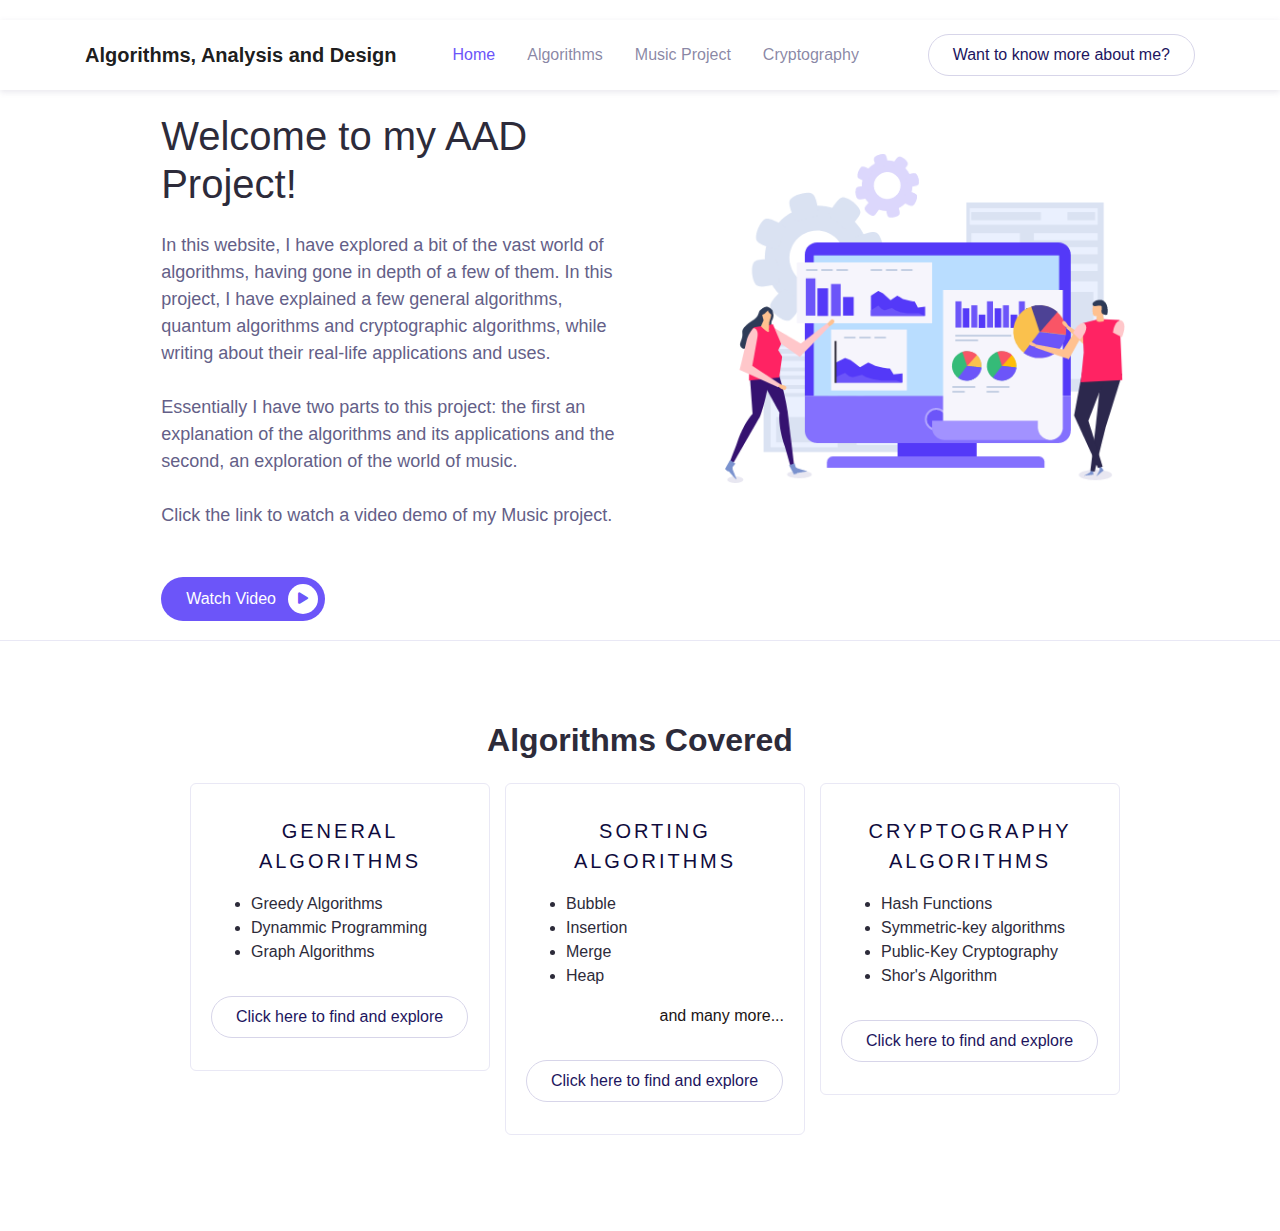
==== commit c5fb7b48: "Music formatted" ====
--- a/index.html
+++ b/index.html
@@ -97,12 +97,10 @@
               <div class="body py-3">
                 <div class="price-info">
                   <ul style="list-style-type:disc; justify-items: left;">
-                    <li>Decision Problems</li>
                     <li>Greedy Algorithms</li>
-                    <li>Divide and Conquer</li>
+                    <li>Dynammic Programming</li>
                     <li>Graph Algorithms</li>
                   </ul>
-                  <p style="text-align: right; font-size:medium;">and many more...</p>
                 </div>
               </div>
               <div class="footer">
@@ -115,17 +113,17 @@
             <div class="col-12 col-lg-auto py-3 wow fadeInLeft">
               <div class="card-pricing">
                 <div class="header">
-                  <div class="price-title">Quantum Algorithms</div>
+                  <div class="price-title">Sorting Algorithms</div>
                 </div>
                 <div class="body py-3">
                   <div class="price-info">
                     <ul style="list-style-type:disc; justify-items: left;">
-                      <li>Superposition</li>
-                      <li>Collapse</li>
-                      <li>Uncertainty</li>
-                      <li>Entanglement</li>
+                      <li>Bubble</li>
+                      <li>Insertion</li>
+                      <li>Merge</li>
+                      <li>Heap</li>
                     </ul>
-                    <!-- <p style="text-align: right; font-size:medium;">and much more...</p> -->
+                    <p style="text-align: right; font-size:medium;">and many more...</p>
                   </div>
                 </div>
                 <div class="footer">
--- a/assets/css/theme.css
+++ b/assets/css/theme.css
@@ -1765,7 +1765,7 @@
   padding: 16px 0;
   text-align: center;
 }
-/* 
+
 .contact-list {
   position: relative;
   padding-left: 0;
@@ -2169,4 +2169,4 @@
 
 .owl-carousel button.owl-dot.active {
   background-color: #6C55F9;
-}  */
+} 
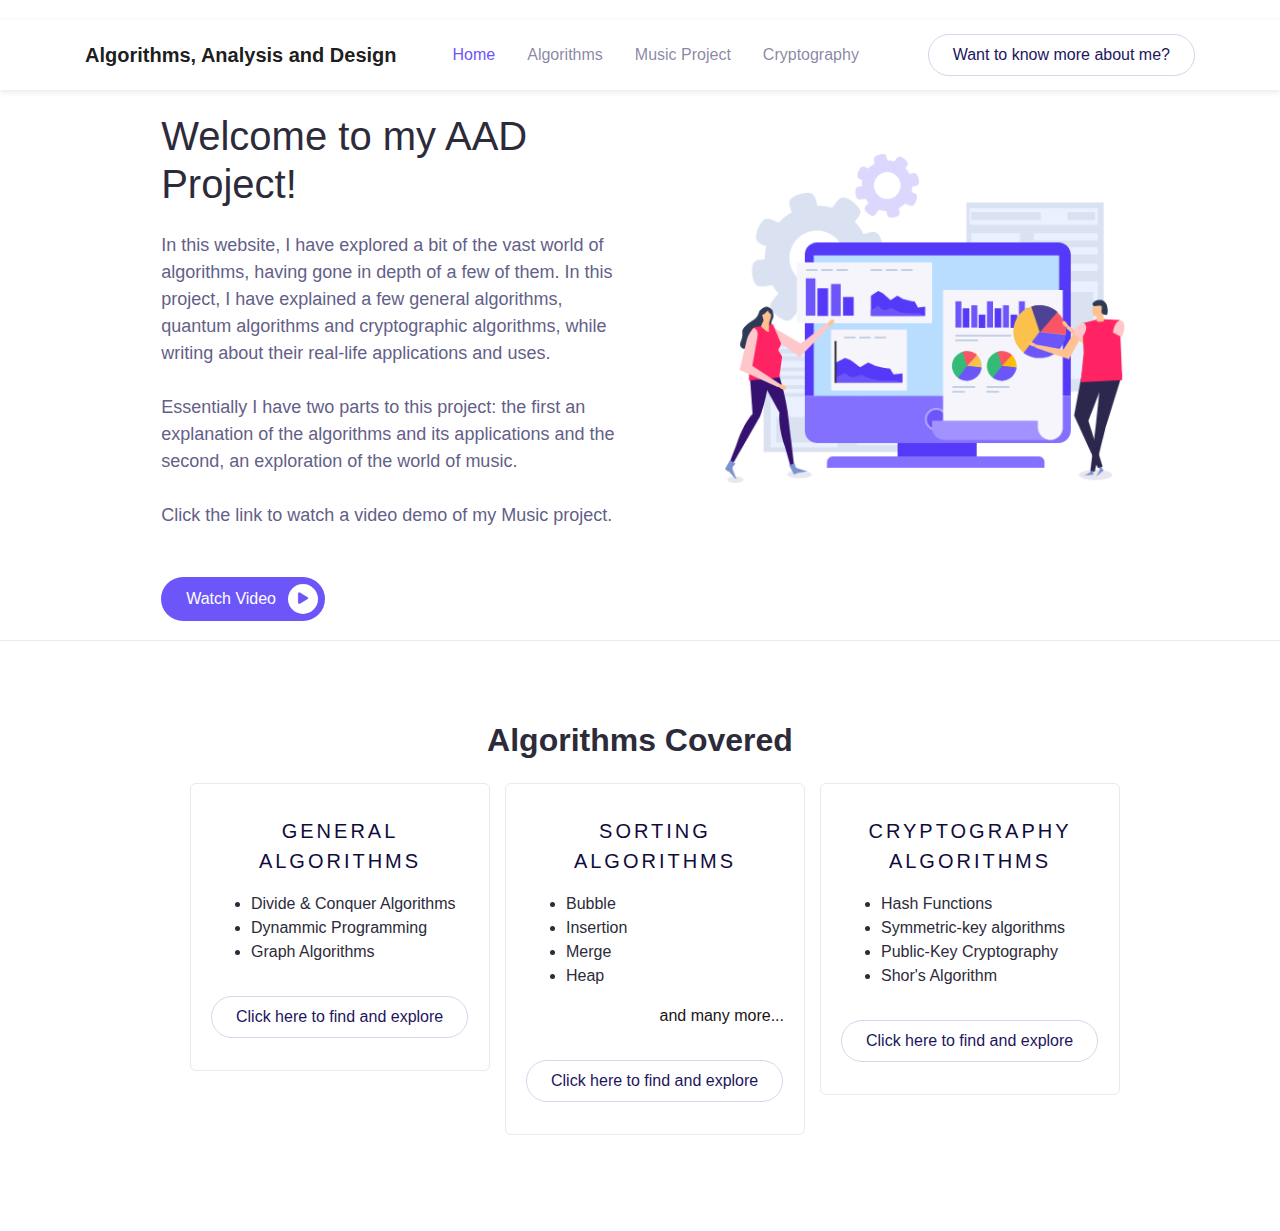
==== commit 7c3981a8: "Crypto main done" ====
--- a/index.html
+++ b/index.html
@@ -97,7 +97,7 @@
               <div class="body py-3">
                 <div class="price-info">
                   <ul style="list-style-type:disc; justify-items: left;">
-                    <li>Greedy Algorithms</li>
+                    <li>Divide & Conquer Algorithms</li>
                     <li>Dynammic Programming</li>
                     <li>Graph Algorithms</li>
                   </ul>
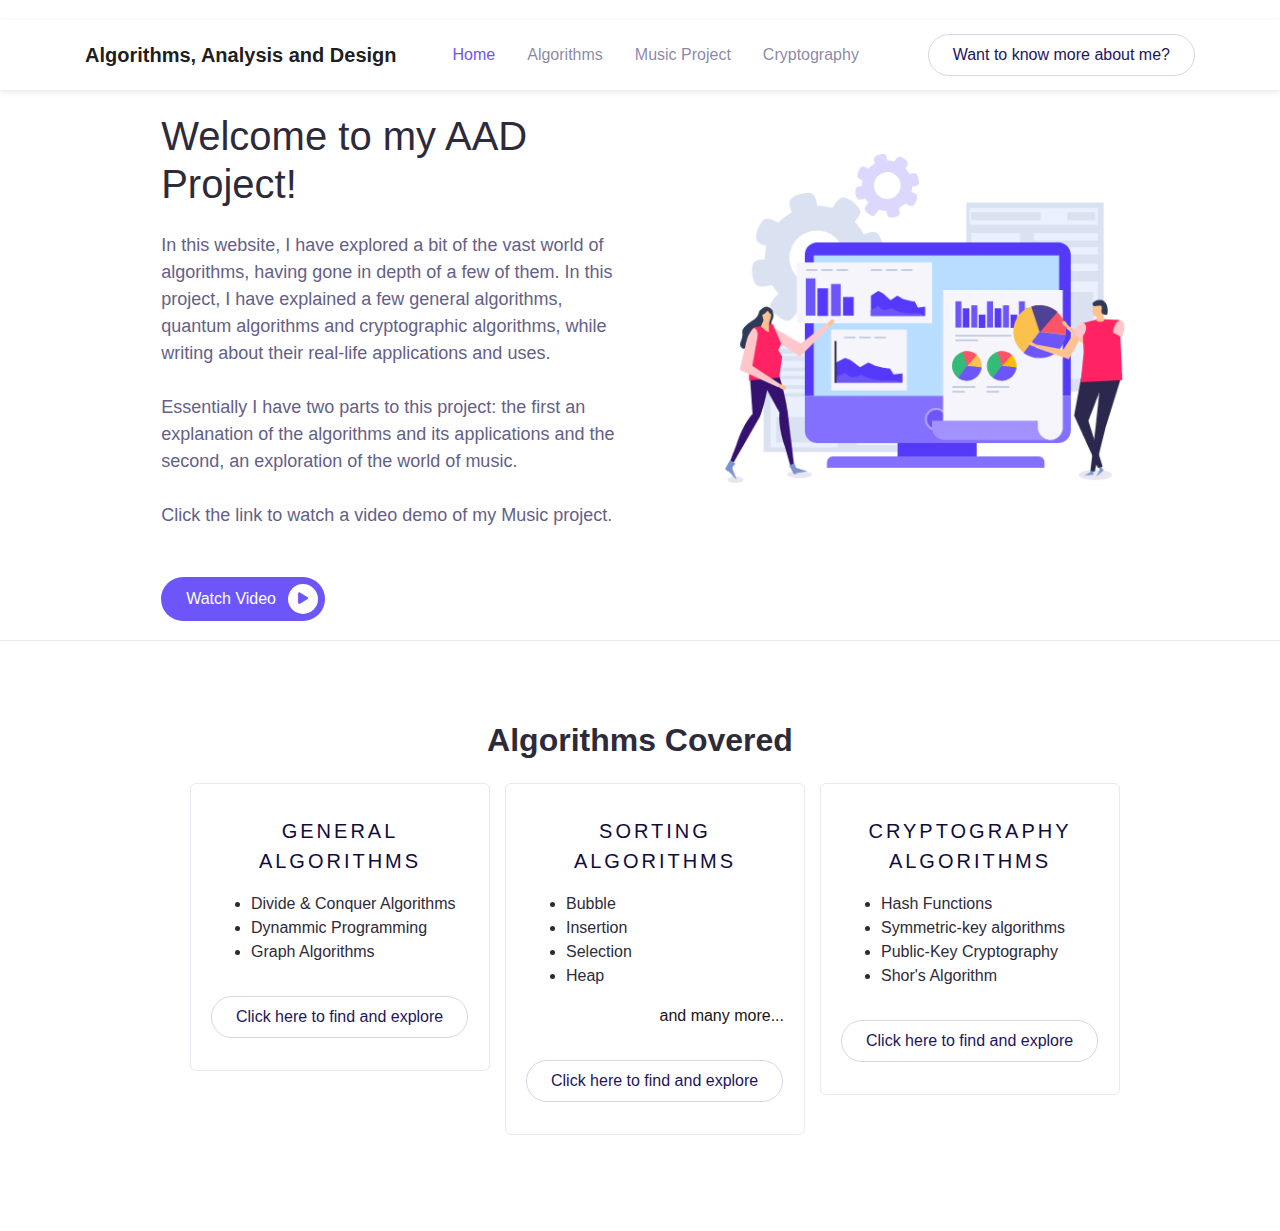
==== commit 57edc755: "Algorithms work left" ====
--- a/index.html
+++ b/index.html
@@ -120,7 +120,7 @@
                     <ul style="list-style-type:disc; justify-items: left;">
                       <li>Bubble</li>
                       <li>Insertion</li>
-                      <li>Merge</li>
+                      <li>Selection</li>
                       <li>Heap</li>
                     </ul>
                     <p style="text-align: right; font-size:medium;">and many more...</p>
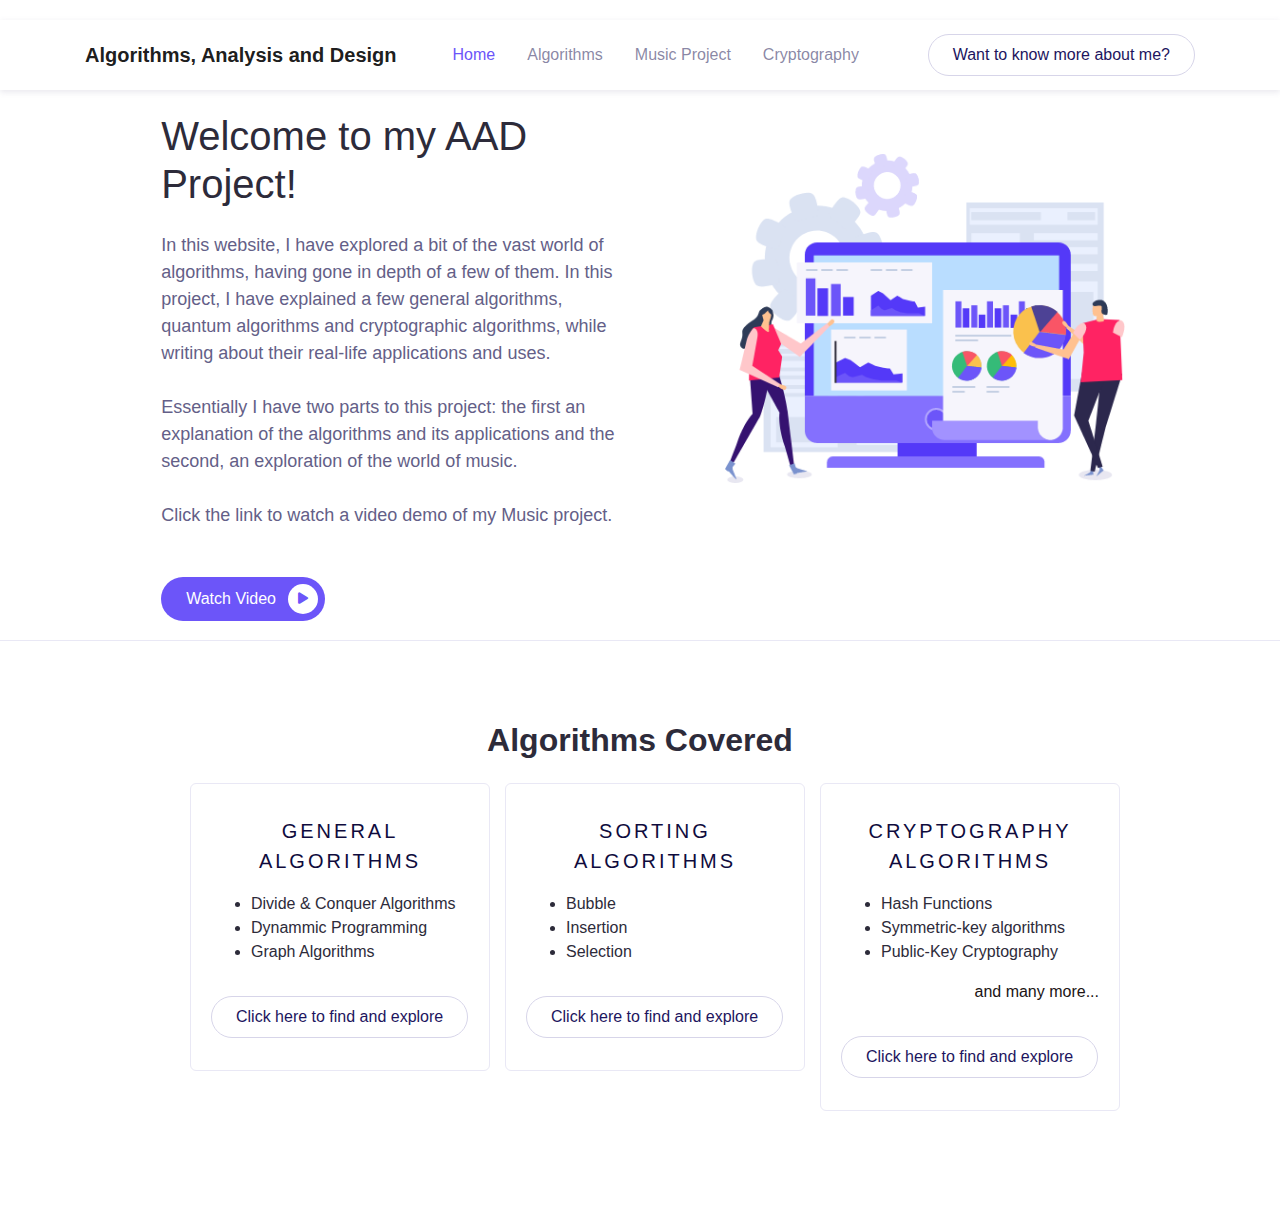
==== commit c699b32b: "Algorithms work left" ====
--- a/index.html
+++ b/index.html
@@ -104,7 +104,7 @@
                 </div>
               </div>
               <div class="footer">
-                <a href="Algorithms.html" class="btn btn-outline rounded-pill">Click here to find and explore</a>
+                <a href="html/Algorithms.html" class="btn btn-outline rounded-pill">Click here to find and explore</a>
               </div>
             </div>
           </div>
@@ -121,13 +121,12 @@
                       <li>Bubble</li>
                       <li>Insertion</li>
                       <li>Selection</li>
-                      <li>Heap</li>
                     </ul>
-                    <p style="text-align: right; font-size:medium;">and many more...</p>
+                    <!-- <p style="text-align: right; font-size:medium;">and many more...</p> -->
                   </div>
                 </div>
                 <div class="footer">
-                  <a href="Algorithms.html" class="btn btn-outline rounded-pill">Click here to find and explore</a>
+                  <a href="html/Algorithms.html" class="btn btn-outline rounded-pill">Click here to find and explore</a>
                 </div>
               </div>
             </div>
@@ -144,13 +143,12 @@
                         <li>Hash Functions</li>
                         <li>Symmetric-key algorithms</li>
                         <li>Public-Key Cryptography</li>
-                        <li>Shor's Algorithm</li>
                       </ul>
-                      <!-- <p style="text-align: right; font-size:medium;">and many more...</p> -->
+                      <p style="text-align: right; font-size:medium;">and many more...</p>
                     </div>
                   </div>
                   <div class="footer">
-                    <a href="Crypto.html" class="btn btn-outline rounded-pill">Click here to find and explore</a>
+                    <a href="html/Crypto.html" class="btn btn-outline rounded-pill">Click here to find and explore</a>
                   </div>
                 </div>
               </div>
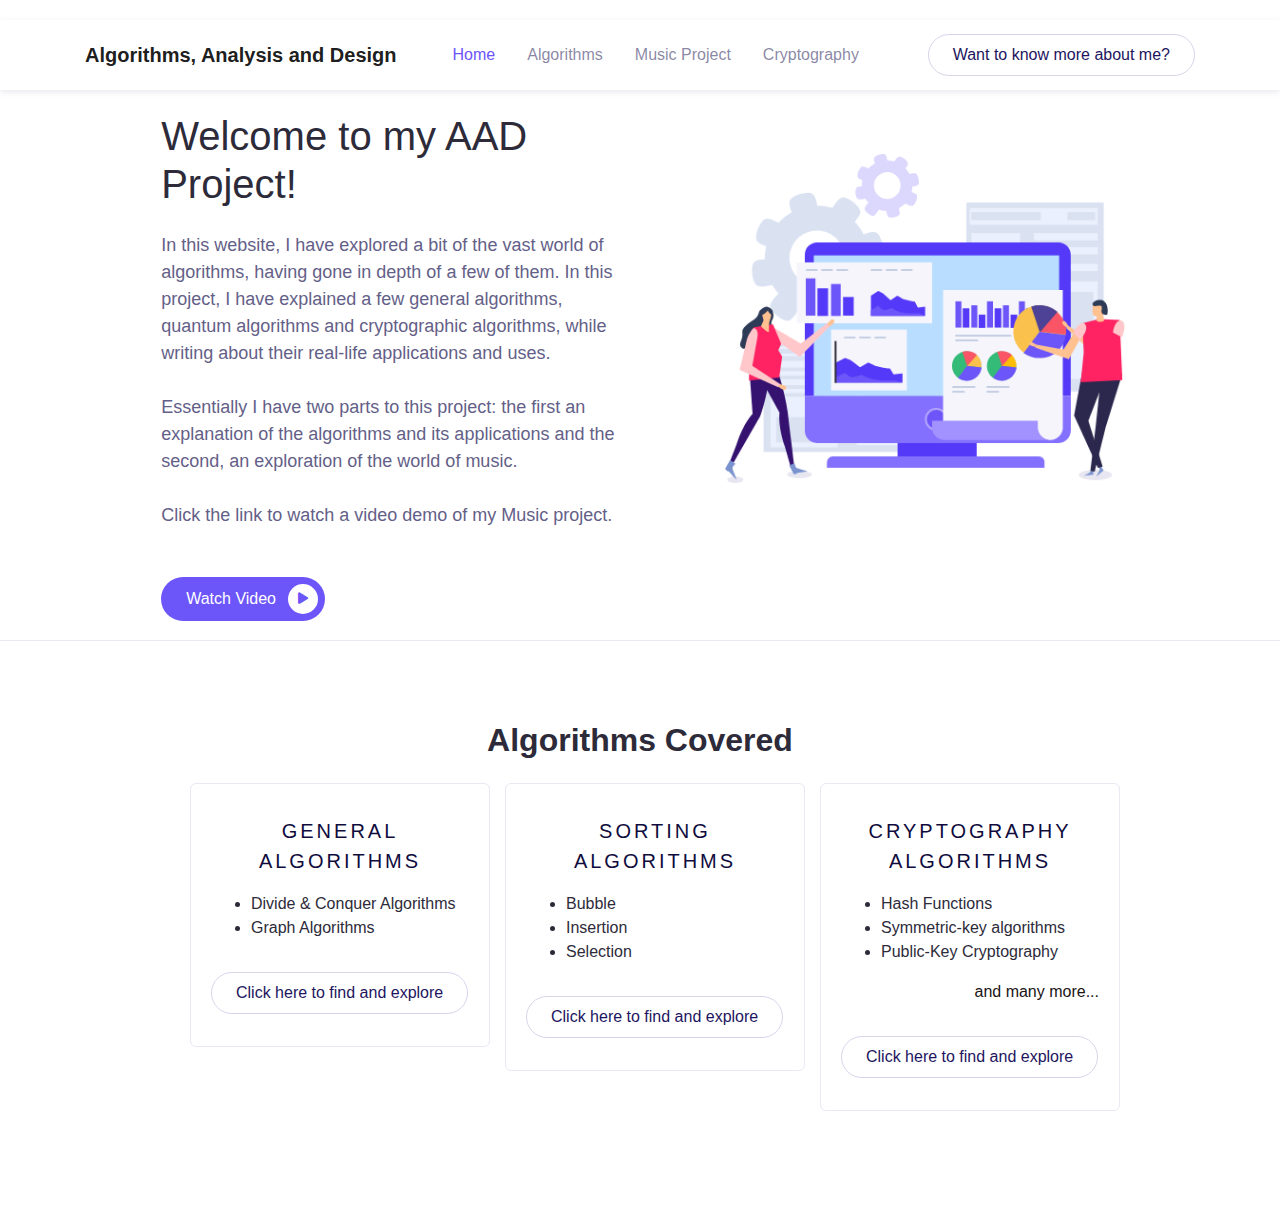
==== commit 597acffb: "Done" ====
--- a/index.html
+++ b/index.html
@@ -1,5 +1,6 @@
 <!DOCTYPE html>
 <html lang="en">
+
 <head>
   <meta charset="UTF-8">
   <meta name="viewport" content="width=device-width, initial-scale=1.0">
@@ -19,6 +20,7 @@
   <link rel="stylesheet" href="assets/css/theme.css">
 
 </head>
+
 <body>
 
   <!-- Back to top button -->
@@ -29,7 +31,8 @@
       <div class="container">
         <a href="index.html" class="navbar-brand">Algorithms, Analysis and Design</a>
 
-        <button class="navbar-toggler" data-toggle="collapse" data-target="#navbarContent" aria-controls="navbarContent" aria-expanded="false" aria-label="Toggle navigation">
+        <button class="navbar-toggler" data-toggle="collapse" data-target="#navbarContent" aria-controls="navbarContent"
+          aria-expanded="false" aria-label="Toggle navigation">
           <span class="navbar-toggler-icon"></span>
         </button>
 
@@ -50,7 +53,8 @@
           </ul>
 
           <div class="ml-auto">
-            <a href="https://srijan-chak012.github.io/Website/" class="btn btn-outline rounded-pill">Want to know more about me?</a>
+            <a href="https://srijan-chak012.github.io/Website/" class="btn btn-outline rounded-pill">Want to know more
+              about me?</a>
           </div>
         </div>
       </div>
@@ -62,11 +66,15 @@
           <div class="col-lg-6 py-3 wow fadeInUp">
             <br><br><br><br>
             <h1 class="mb-4">Welcome to my AAD Project!</h1>
-            <p class="text-lg mb-5">In this website, I have explored a bit of the vast world of algorithms, having gone in depth of a few of them. In this project, I have explained a few general algorithms, quantum algorithms and cryptographic algorithms, while writing about their real-life 
-              applications and uses. <br><br>Essentially I have two parts to this project: the first an explanation of the algorithms and its applications and the second, an exploration of the world of music.<br><br>
+            <p class="text-lg mb-5">In this website, I have explored a bit of the vast world of algorithms, having gone
+              in depth of a few of them. In this project, I have explained a few general algorithms, quantum algorithms
+              and cryptographic algorithms, while writing about their real-life
+              applications and uses. <br><br>Essentially I have two parts to this project: the first an explanation of
+              the algorithms and its applications and the second, an exploration of the world of music.<br><br>
               Click the link to watch a video demo of my Music project.
             </p>
-            <a href="#" class="btn btn-primary btn-split">Watch Video <div class="fab"><span class="mai-play"></span></div></a>
+            <a href="https://iiitaphyd-my.sharepoint.com/:v:/g/personal/srijan_chakraborty_research_iiit_ac_in/ETBrJvCIMktIgi9r3J6CKO0B6B3i9jqxE5CrOqLvVMKL0A?e=5Ui7rj"
+              class="btn btn-primary btn-split">Watch Video <div class="fab"><span class="mai-play"></span></div></a>
           </div>
           <div class="col-lg-6 py-3 wow zoomIn">
             <div class="img-place">
@@ -79,15 +87,15 @@
   </header>
 
   <main>
-    <br> 
-    
-  
+    <br>
+
+
     <div class="page-section border-top">
       <div class="container">
         <div class="text-center wow fadeInUp">
           <h2 class="title-section">Algorithms Covered</h2>
         </div>
-  
+
         <div class="row justify-content-center">
           <div class="col-12 col-lg-auto py-3 wow fadeInLeft">
             <div class="card-pricing">
@@ -98,7 +106,6 @@
                 <div class="price-info">
                   <ul style="list-style-type:disc; justify-items: left;">
                     <li>Divide & Conquer Algorithms</li>
-                    <li>Dynammic Programming</li>
                     <li>Graph Algorithms</li>
                   </ul>
                 </div>
@@ -108,7 +115,7 @@
               </div>
             </div>
           </div>
-          
+
           <div class="row justify-content-center">
             <div class="col-12 col-lg-auto py-3 wow fadeInLeft">
               <div class="card-pricing">
@@ -152,9 +159,9 @@
                   </div>
                 </div>
               </div>
-        </div>
-      </div> <!-- .container -->
-    </div> <!-- .page-section -->    
+            </div>
+          </div> <!-- .container -->
+        </div> <!-- .page-section -->
   </main>
 
   <script src="assets/js/jquery-3.5.1.min.js"></script>
@@ -175,4 +182,5 @@
 
 
 </body>
+
 </html>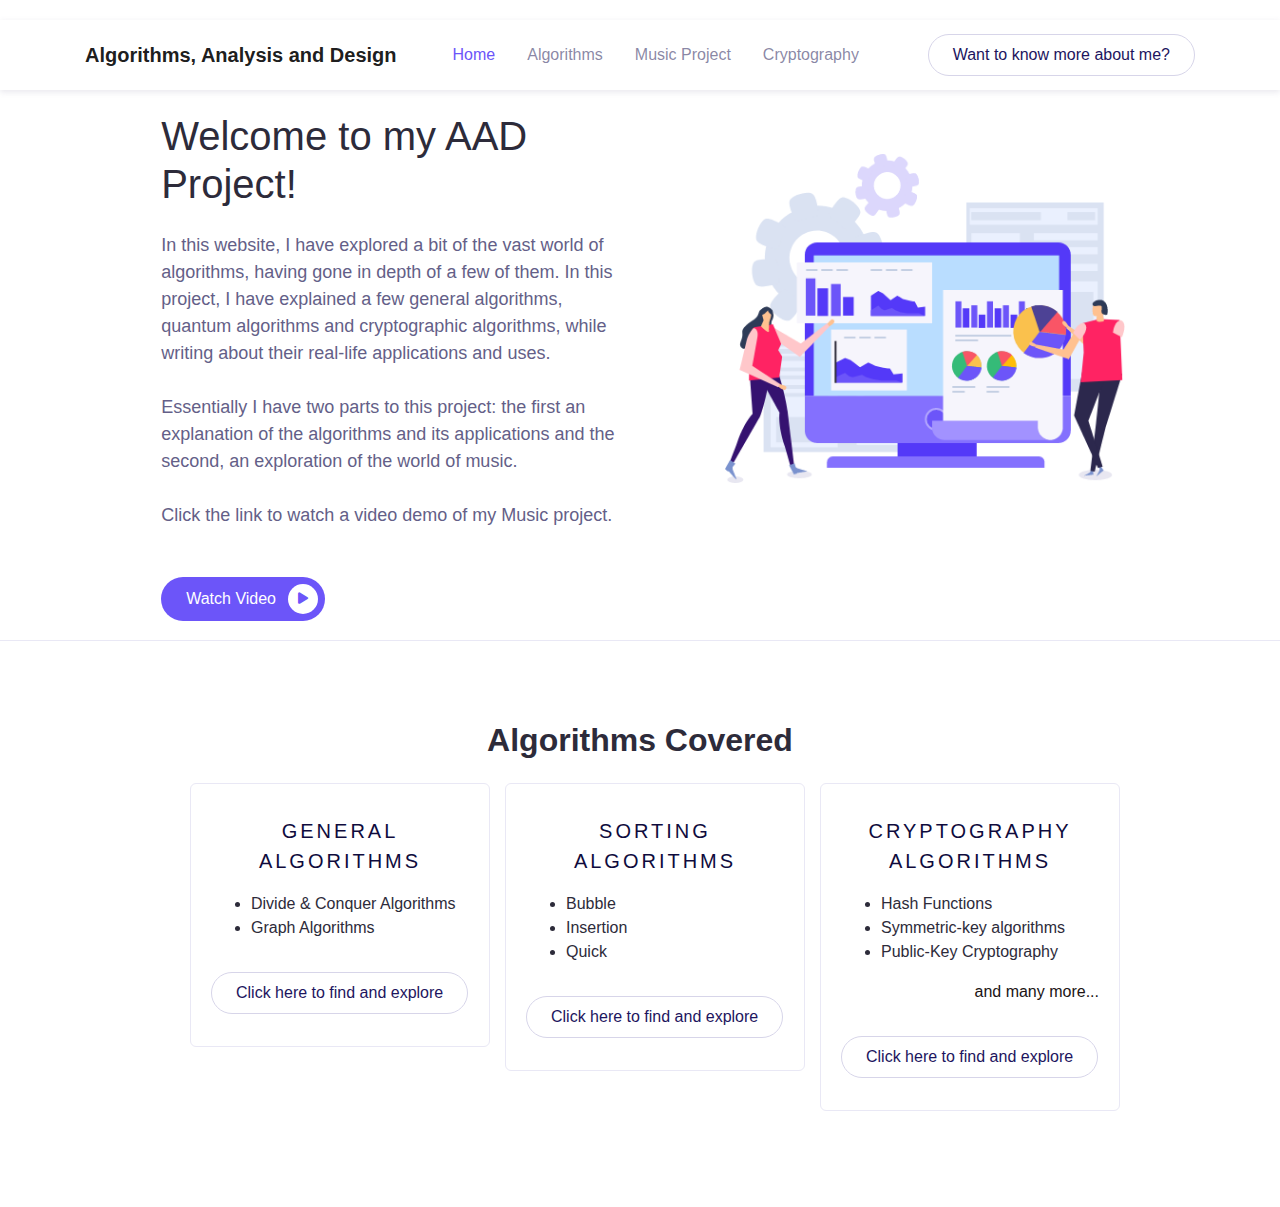
==== commit 6baa6157: "Done" ====
--- a/index.html
+++ b/index.html
@@ -127,7 +127,7 @@
                     <ul style="list-style-type:disc; justify-items: left;">
                       <li>Bubble</li>
                       <li>Insertion</li>
-                      <li>Selection</li>
+                      <li>Quick</li>
                     </ul>
                     <!-- <p style="text-align: right; font-size:medium;">and many more...</p> -->
                   </div>
